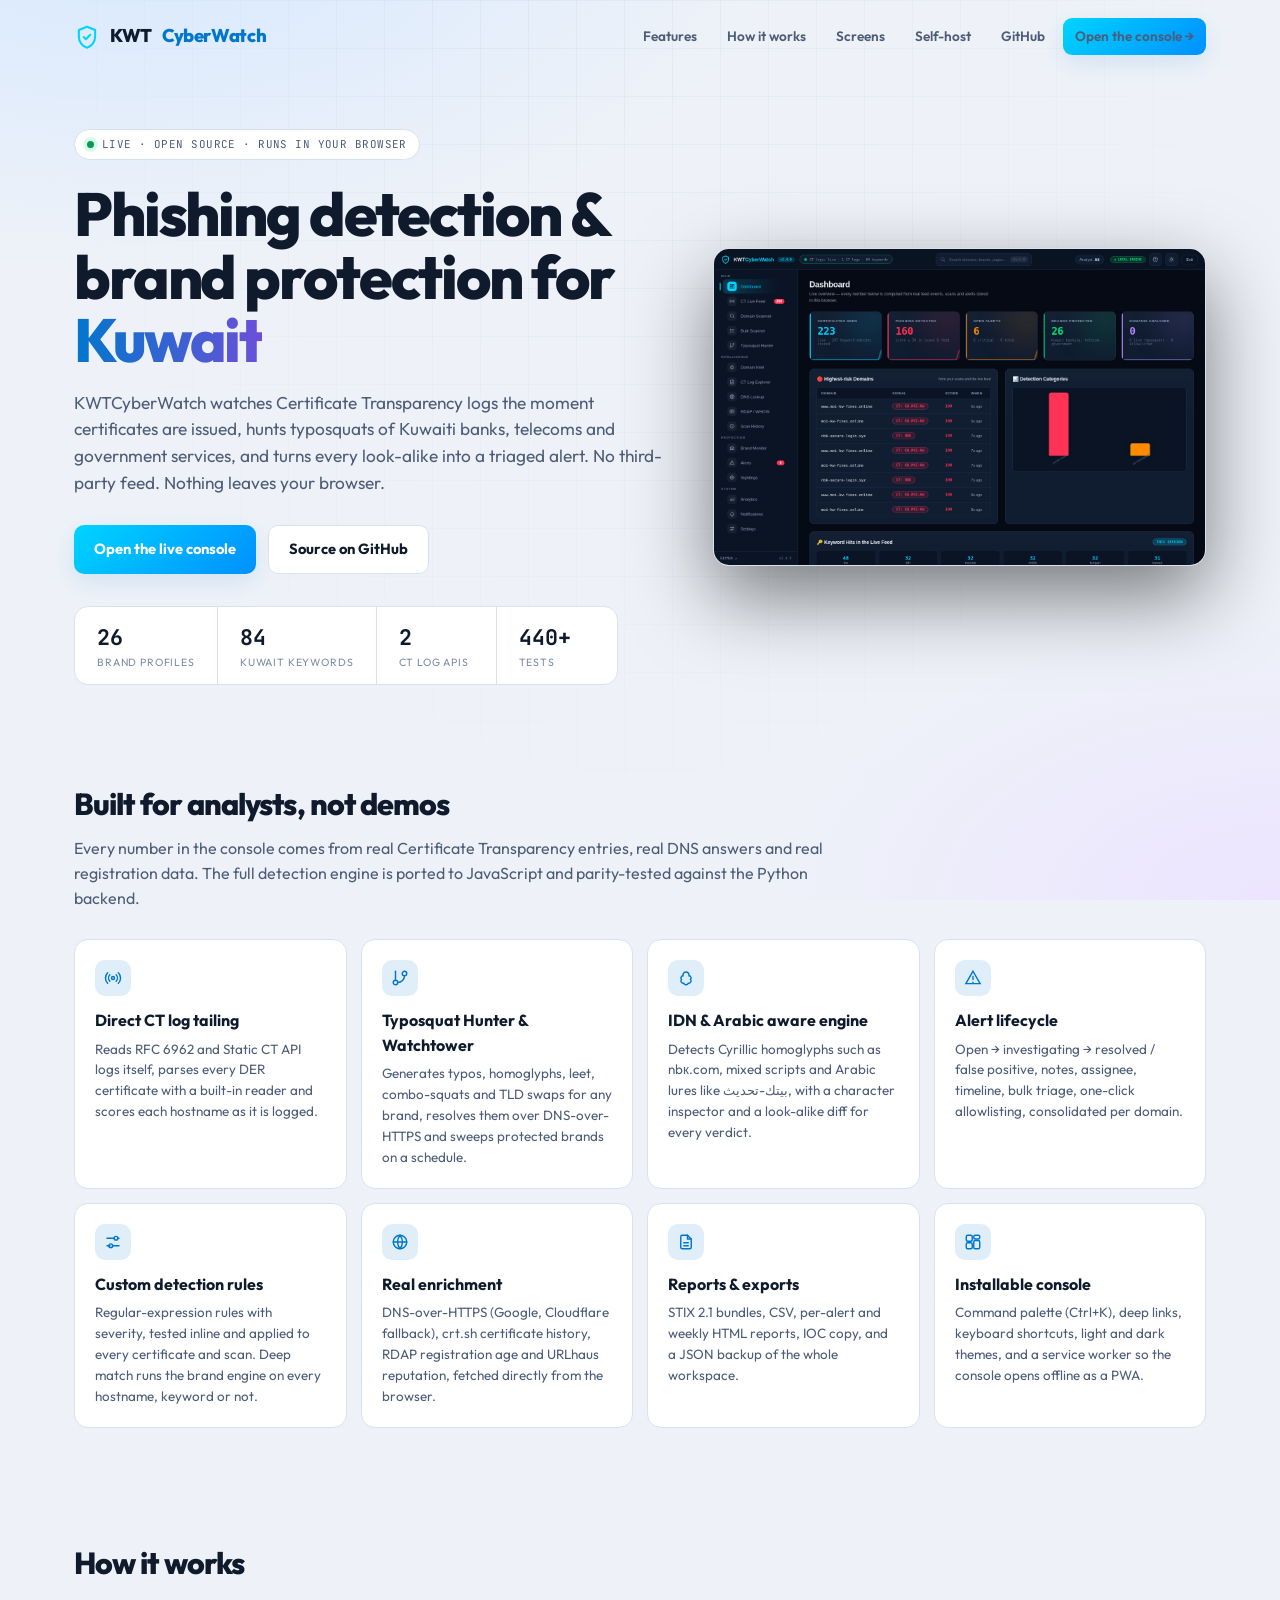
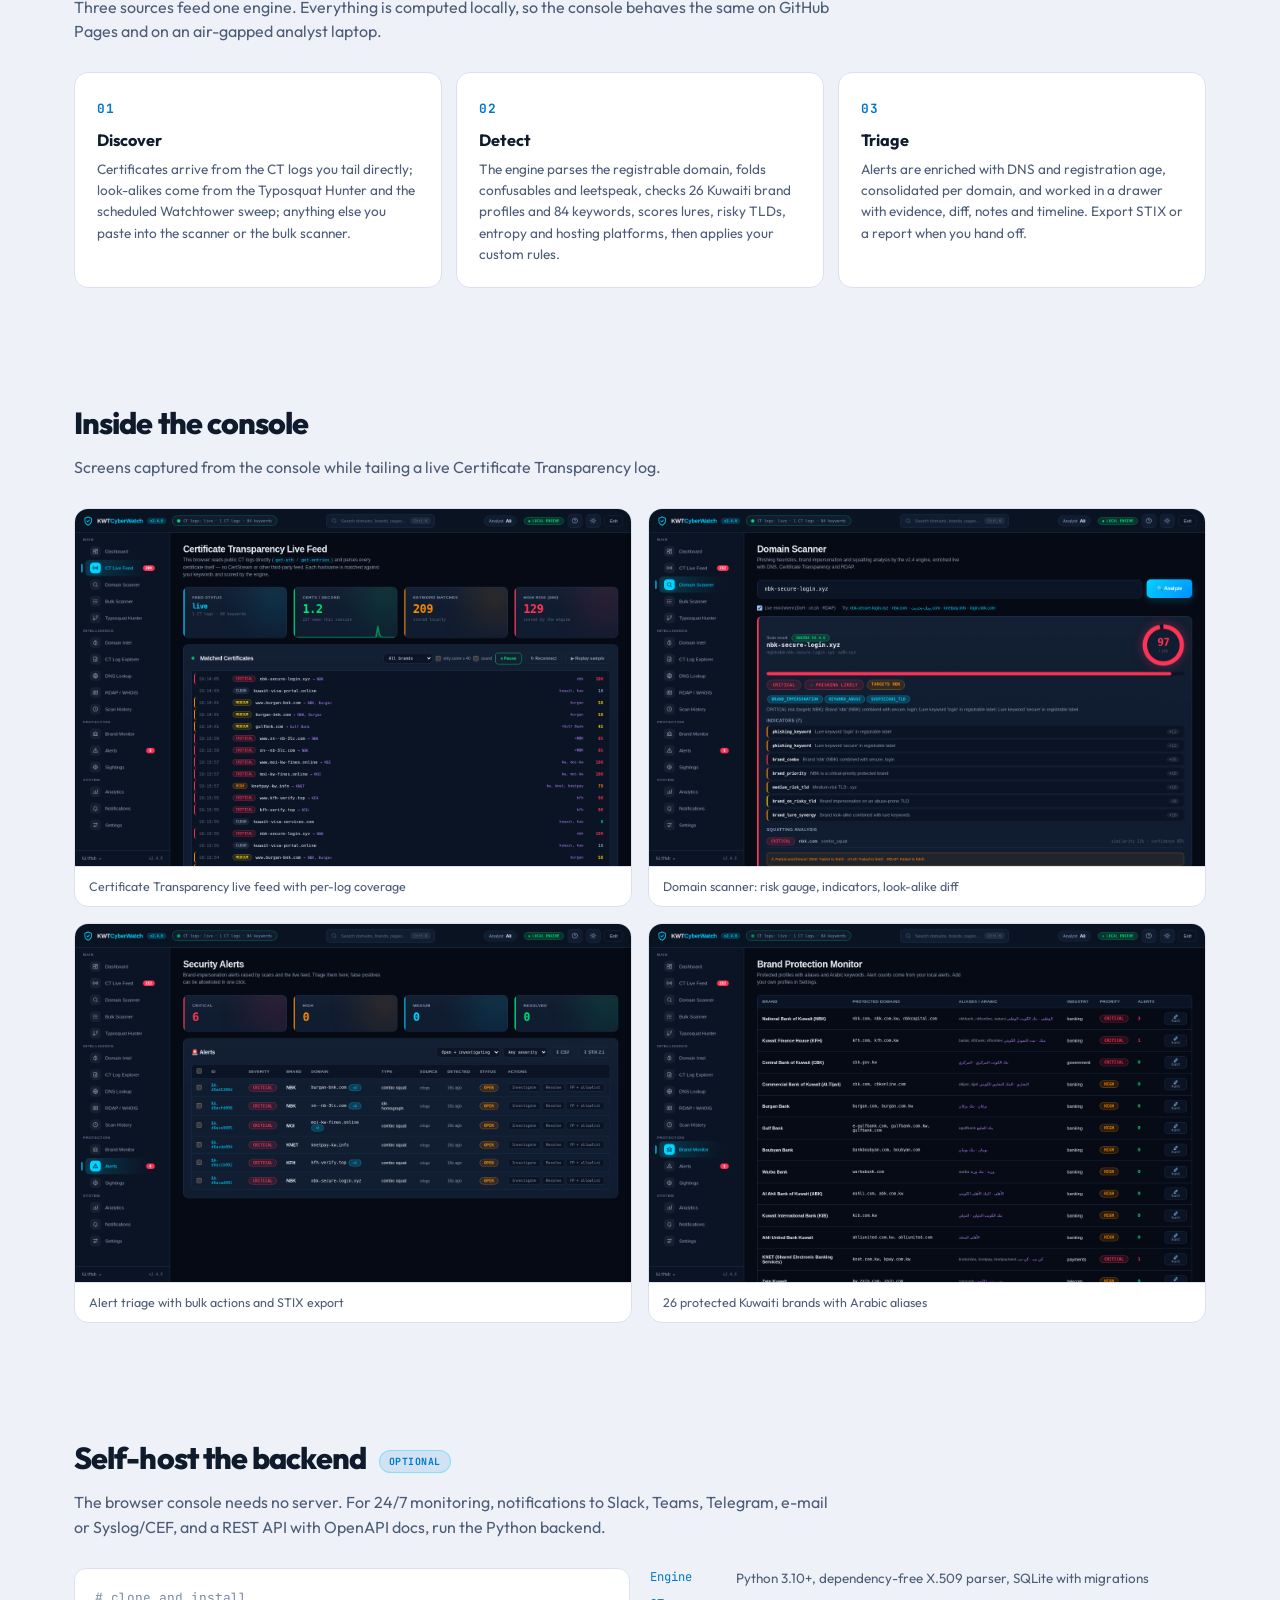
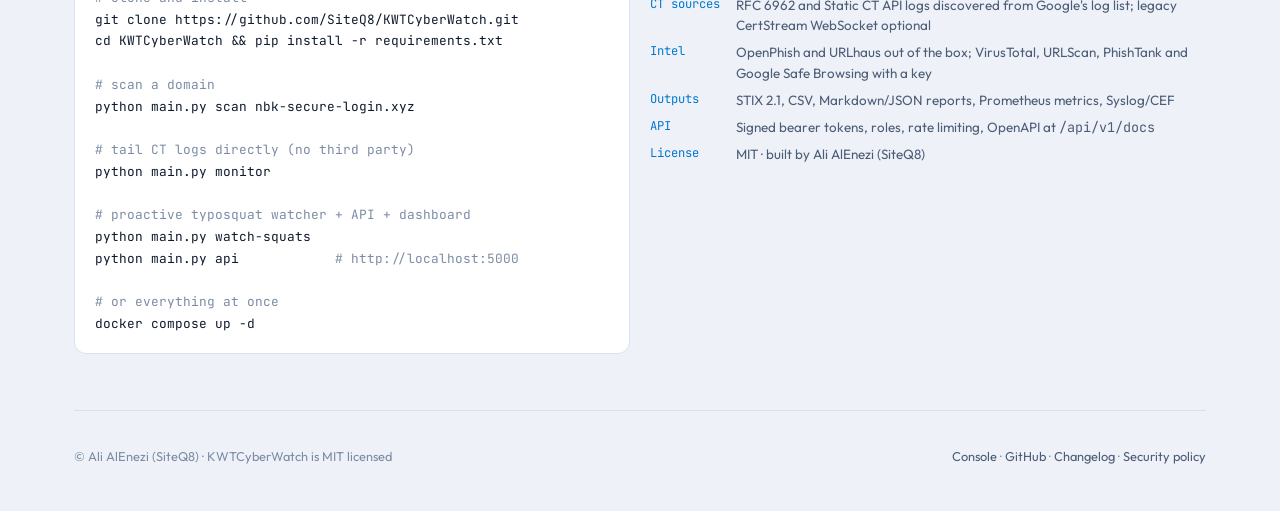
==== index.html @ 685b3ea7 "feat(site): project website at the GitHub Pages root" ====
<!DOCTYPE html>
<html lang="en">
<head>
<meta charset="UTF-8">
<meta name="viewport" content="width=device-width, initial-scale=1.0">
<meta name="description" content="KWTCyberWatch — open-source phishing detection and brand protection for Kuwait. Live Certificate Transparency tailing, typosquat hunting and brand-impersonation alerts, running entirely in your browser or self-hosted with a Python API.">
<meta name="theme-color" content="#060a14">
<meta property="og:title" content="KWTCyberWatch — Kuwait Phishing Detection & Brand Protection">
<meta property="og:description" content="Live CT log monitoring, typosquat hunting and brand-impersonation alerts for Kuwait. No third-party feed. Runs in your browser.">
<meta property="og:type" content="website">
<meta property="og:url" content="https://siteq8.github.io/KWTCyberWatch/">
<meta property="og:image" content="https://siteq8.github.io/KWTCyberWatch/docs/screenshots/02-dashboard.png">
<link rel="icon" href="demo/icon.svg" type="image/svg+xml">
<title>KWTCyberWatch — Kuwait Phishing Detection & Brand Protection</title>
<link rel="preconnect" href="https://fonts.googleapis.com">
<link href="https://fonts.googleapis.com/css2?family=JetBrains+Mono:wght@400;500;700&family=Outfit:wght@300;400;500;600;700;800&display=swap" rel="stylesheet">
<style>
*,*::before,*::after{box-sizing:border-box;margin:0;padding:0}
:root{--bg:#060a14;--bg-deep:#0b1424;--card:#101c30;--border:#1c2f4d;--cyan:#00d4ff;--cyan-glow:#00d4ff30;--purple:#b388ff;--green:#00e676;--red:#ff3355;--orange:#ff8c00;--text:#e9eef7;--dim:#8c9db8;--muted:#5a6b86;--grad:linear-gradient(135deg,#00d4ff,#0090ff);--grid:#ffffff07;--radius:14px;color-scheme:dark}
@media(prefers-color-scheme:light){:root{--bg:#eef2f8;--bg-deep:#fff;--card:#fff;--border:#d9e1ee;--cyan:#0077cc;--cyan-glow:#0077cc1f;--purple:#6b4fd8;--green:#0b9a55;--red:#d81b45;--orange:#c96a00;--text:#0f1b2d;--dim:#4d5d77;--muted:#7d8ca5;--grid:#0f1b2d08;color-scheme:light}}
html{scroll-behavior:smooth}
body{font-family:'Outfit',sans-serif;background:var(--bg);color:var(--text);line-height:1.55;-webkit-font-smoothing:antialiased;overflow-x:hidden}
a{color:var(--cyan);text-decoration:none}
code,pre{font-family:'JetBrains Mono',monospace}
.wrap{max-width:1180px;margin:0 auto;padding:0 24px}
.bg{position:fixed;inset:0;z-index:-1;background:radial-gradient(1100px 600px at 10% -10%,#0d2a52 0%,transparent 60%),radial-gradient(900px 500px at 100% 100%,#2a1a5a40 0%,transparent 60%),var(--bg)}
.bg::after{content:'';position:absolute;inset:0;background-image:linear-gradient(var(--grid) 1px,transparent 1px),linear-gradient(90deg,var(--grid) 1px,transparent 1px);background-size:48px 48px;mask-image:radial-gradient(ellipse at 50% 0%,#000 20%,transparent 70%)}
@media(prefers-color-scheme:light){.bg{background:radial-gradient(1100px 600px at 10% -10%,#d6e8ff 0%,transparent 60%),radial-gradient(900px 500px at 100% 100%,#ece4ff 0%,transparent 60%),var(--bg)}}
nav{display:flex;align-items:center;justify-content:space-between;padding:18px 0}
.brand{display:flex;align-items:center;gap:10px;font-weight:800;font-size:1.15rem;letter-spacing:-.02em;color:var(--text)}
.brand span{color:var(--cyan)}.brand svg{width:26px;height:26px}
.links{display:flex;gap:6px;align-items:center;flex-wrap:wrap}
.links a{padding:8px 12px;border-radius:9px;font-size:.85rem;font-weight:600;color:var(--dim)}
.links a:hover{color:var(--text);background:var(--card)}
.btn{display:inline-flex;align-items:center;gap:8px;padding:12px 20px;border-radius:10px;font-weight:700;font-size:.92rem;background:var(--grad);color:#fff;box-shadow:0 8px 24px var(--cyan-glow);transition:transform .15s}
.btn:hover{transform:translateY(-1px)}
.btn.ghost{background:var(--card);color:var(--text);border:1px solid var(--border);box-shadow:none}
.hero{display:grid;grid-template-columns:1.2fr 1fr;gap:48px;align-items:center;padding:56px 0 40px}
.eyebrow{display:inline-flex;align-items:center;gap:8px;padding:6px 12px;border-radius:99px;border:1px solid var(--border);background:var(--card);font-family:'JetBrains Mono',monospace;font-size:.68rem;color:var(--dim);letter-spacing:.04em;text-transform:uppercase}
.dot{width:7px;height:7px;border-radius:50%;background:var(--green);box-shadow:0 0 0 4px #00e67626;animation:pulse 1.6s infinite}
@keyframes pulse{0%,100%{opacity:1}50%{opacity:.4}}
h1{font-size:clamp(2.3rem,5vw,3.8rem);line-height:1.04;letter-spacing:-.035em;font-weight:800;margin:22px 0 18px}
h1 .g{background:linear-gradient(90deg,var(--cyan),var(--purple));-webkit-background-clip:text;background-clip:text;color:transparent}
.lede{font-size:1.08rem;color:var(--dim);max-width:56ch}
.cta{display:flex;gap:12px;flex-wrap:wrap;margin-top:28px}
.stats{display:flex;flex-wrap:wrap;margin-top:32px;border:1px solid var(--border);border-radius:var(--radius);overflow:hidden;background:var(--card);width:fit-content;max-width:100%}
.stats>div{display:flex;flex-direction:column;padding:14px 22px;border-right:1px solid var(--border);min-width:120px}
.stats>div:last-child{border-right:none}
.stats b{font-family:'JetBrains Mono',monospace;font-size:1.35rem}
.stats span{font-size:.66rem;color:var(--muted);text-transform:uppercase;letter-spacing:.08em}
.shot{border-radius:16px;border:1px solid var(--border);box-shadow:0 30px 80px #00000080;overflow:hidden;background:var(--card)}
.shot img{display:block;width:100%;height:auto}
section{padding:56px 0}
h2{font-size:1.9rem;letter-spacing:-.03em;font-weight:800;margin-bottom:8px}
.sub{color:var(--dim);max-width:70ch;margin-bottom:28px}
.grid{display:grid;grid-template-columns:repeat(auto-fit,minmax(250px,1fr));gap:14px}
.card{padding:20px;border:1px solid var(--border);border-radius:var(--radius);background:linear-gradient(180deg,#ffffff05,transparent 50%),var(--card);transition:transform .2s,border-color .2s}
.card:hover{transform:translateY(-2px);border-color:var(--cyan)}
.ico{width:36px;height:36px;border-radius:10px;display:grid;place-items:center;background:var(--cyan-glow);color:var(--cyan);margin-bottom:12px}
.ico svg{width:18px;height:18px}
.card h3{font-size:1rem;margin-bottom:6px}
.card p{font-size:.84rem;color:var(--dim)}
.steps{display:grid;grid-template-columns:repeat(3,1fr);gap:14px;counter-reset:step}
.step{padding:22px;border:1px solid var(--border);border-radius:var(--radius);background:var(--card);position:relative}
.step::before{counter-increment:step;content:counter(step,decimal-leading-zero);font-family:'JetBrains Mono',monospace;font-weight:700;color:var(--cyan);font-size:.8rem;letter-spacing:.1em}
.step h3{margin:8px 0 6px;font-size:1.02rem}.step p{font-size:.85rem;color:var(--dim)}
.shots{display:grid;grid-template-columns:repeat(2,1fr);gap:16px}
.shots figure{border:1px solid var(--border);border-radius:14px;overflow:hidden;background:var(--card)}
.shots img{display:block;width:100%;height:auto}
.shots figcaption{padding:10px 14px;font-size:.78rem;color:var(--dim);border-top:1px solid var(--border)}
pre{background:var(--bg-deep);border:1px solid var(--border);border-radius:12px;padding:18px 20px;font-size:.8rem;line-height:1.7;overflow:auto;color:var(--text)}
pre .c{color:var(--muted)}pre .k{color:var(--cyan)}
.two{display:grid;grid-template-columns:1fr 1fr;gap:20px;align-items:start}
.kv{display:grid;grid-template-columns:auto 1fr;gap:6px 16px;font-size:.84rem}
.kv dt{font-family:'JetBrains Mono',monospace;color:var(--cyan);font-size:.76rem;white-space:nowrap}
.kv dd{color:var(--dim)}
footer{padding:36px 0 44px;border-top:1px solid var(--border);color:var(--muted);font-size:.8rem;display:flex;justify-content:space-between;gap:12px;flex-wrap:wrap}
footer a{color:var(--dim)}
.tag{display:inline-block;padding:3px 9px;border-radius:99px;font-family:'JetBrains Mono',monospace;font-size:.62rem;font-weight:700;text-transform:uppercase;letter-spacing:.05em;background:var(--cyan-glow);color:var(--cyan);border:1px solid #00d4ff55;margin-left:8px;vertical-align:middle}
@media(max-width:960px){.hero{grid-template-columns:1fr}.steps{grid-template-columns:1fr}.two{grid-template-columns:1fr}.shots{grid-template-columns:1fr}}
@media(max-width:560px){.stats>div{min-width:0;flex:1 1 40%;padding:12px 14px}nav .links a:not(.btn){display:none}}
</style>
</head>
<body>
<div class="bg"></div>
<div class="wrap">
  <nav>
    <a class="brand" href="./"><svg viewBox="0 0 24 24" fill="none" stroke="#00d4ff" stroke-width="1.9" stroke-linecap="round" stroke-linejoin="round"><path d="M12 2.5 4.5 5.6v6.2c0 4.7 3.2 9 7.5 10.2 4.3-1.2 7.5-5.5 7.5-10.2V5.6z"/><path d="m9 12 2 2 4-4"/></svg>KWT<span>CyberWatch</span></a>
    <div class="links">
      <a href="#features">Features</a><a href="#how">How it works</a><a href="#screens">Screens</a><a href="#selfhost">Self-host</a>
      <a href="https://github.com/SiteQ8/KWTCyberWatch" target="_blank" rel="noopener">GitHub</a>
      <a class="btn" href="demo/">Open the console →</a>
    </div>
  </nav>

  <header class="hero">
    <div>
      <div class="eyebrow"><span class="dot"></span> Live · open source · runs in your browser</div>
      <h1>Phishing detection &amp; brand protection for <span class="g">Kuwait</span></h1>
      <p class="lede">KWTCyberWatch watches Certificate Transparency logs the moment certificates are issued, hunts typosquats of Kuwaiti banks, telecoms and government services, and turns every look-alike into a triaged alert. No third-party feed. Nothing leaves your browser.</p>
      <div class="cta">
        <a class="btn" href="demo/">Open the live console</a>
        <a class="btn ghost" href="https://github.com/SiteQ8/KWTCyberWatch" target="_blank" rel="noopener">Source on GitHub</a>
      </div>
      <div class="stats">
        <div><b>26</b><span>brand profiles</span></div>
        <div><b>84</b><span>Kuwait keywords</span></div>
        <div><b>2</b><span>CT log APIs</span></div>
        <div><b>440+</b><span>tests</span></div>
      </div>
    </div>
    <div class="shot"><img src="docs/screenshots/02-dashboard.png" alt="KWTCyberWatch dashboard" loading="eager"></div>
  </header>

  <section id="features">
    <h2>Built for analysts, not demos</h2>
    <p class="sub">Every number in the console comes from real Certificate Transparency entries, real DNS answers and real registration data. The full detection engine is ported to JavaScript and parity-tested against the Python backend.</p>
    <div class="grid">
      <div class="card"><div class="ico"><svg viewBox="0 0 24 24" fill="none" stroke="currentColor" stroke-width="1.9" stroke-linecap="round"><circle cx="12" cy="12" r="2"/><path d="M16.2 7.8a6 6 0 0 1 0 8.4M7.8 16.2a6 6 0 0 1 0-8.4M19.1 4.9a10 10 0 0 1 0 14.2M4.9 19.1a10 10 0 0 1 0-14.2"/></svg></div><h3>Direct CT log tailing</h3><p>Reads RFC 6962 and Static CT API logs itself, parses every DER certificate with a built-in reader and scores each hostname as it is logged.</p></div>
      <div class="card"><div class="ico"><svg viewBox="0 0 24 24" fill="none" stroke="currentColor" stroke-width="1.9" stroke-linecap="round"><path d="M6 3v12"/><circle cx="6" cy="18" r="3"/><circle cx="18" cy="6" r="3"/><path d="M18 9a9 9 0 0 1-9 9"/></svg></div><h3>Typosquat Hunter &amp; Watchtower</h3><p>Generates typos, homoglyphs, leet, combo-squats and TLD swaps for any brand, resolves them over DNS-over-HTTPS and sweeps protected brands on a schedule.</p></div>
      <div class="card"><div class="ico"><svg viewBox="0 0 24 24" fill="none" stroke="currentColor" stroke-width="1.9" stroke-linecap="round"><path d="M12 4a4 4 0 0 0-4 4v1a3 3 0 0 0-2 5 3 3 0 0 0 2 5h1a3 3 0 0 0 3 2 3 3 0 0 0 3-2h1a3 3 0 0 0 2-5 3 3 0 0 0-2-5V8a4 4 0 0 0-4-4z"/></svg></div><h3>IDN &amp; Arabic aware engine</h3><p>Detects Cyrillic homoglyphs such as nbк.com, mixed scripts and Arabic lures like بيتك-تحديث, with a character inspector and a look-alike diff for every verdict.</p></div>
      <div class="card"><div class="ico"><svg viewBox="0 0 24 24" fill="none" stroke="currentColor" stroke-width="1.9" stroke-linecap="round"><path d="m12 3 9.5 16.5H2.5z"/><path d="M12 10v4M12 17.5v.5"/></svg></div><h3>Alert lifecycle</h3><p>Open → investigating → resolved / false positive, notes, assignee, timeline, bulk triage, one-click allowlisting, consolidated per domain.</p></div>
      <div class="card"><div class="ico"><svg viewBox="0 0 24 24" fill="none" stroke="currentColor" stroke-width="1.9" stroke-linecap="round"><path d="M4 7h10M18 7h2M4 17h4M12 17h8"/><circle cx="16" cy="7" r="2.5"/><circle cx="9" cy="17" r="2.5"/></svg></div><h3>Custom detection rules</h3><p>Regular-expression rules with severity, tested inline and applied to every certificate and scan. Deep match runs the brand engine on every hostname, keyword or not.</p></div>
      <div class="card"><div class="ico"><svg viewBox="0 0 24 24" fill="none" stroke="currentColor" stroke-width="1.9" stroke-linecap="round"><circle cx="12" cy="12" r="9"/><path d="M3 12h18M12 3a14 14 0 0 1 0 18M12 3a14 14 0 0 0 0 18"/></svg></div><h3>Real enrichment</h3><p>DNS-over-HTTPS (Google, Cloudflare fallback), crt.sh certificate history, RDAP registration age and URLhaus reputation, fetched directly from the browser.</p></div>
      <div class="card"><div class="ico"><svg viewBox="0 0 24 24" fill="none" stroke="currentColor" stroke-width="1.9" stroke-linecap="round"><path d="M14 3H7a2 2 0 0 0-2 2v14a2 2 0 0 0 2 2h10a2 2 0 0 0 2-2V8z"/><path d="M14 3v5h5M9 13h6M9 17h6"/></svg></div><h3>Reports &amp; exports</h3><p>STIX 2.1 bundles, CSV, per-alert and weekly HTML reports, IOC copy, and a JSON backup of the whole workspace.</p></div>
      <div class="card"><div class="ico"><svg viewBox="0 0 24 24" fill="none" stroke="currentColor" stroke-width="1.9" stroke-linecap="round"><rect x="3" y="3" width="8" height="8" rx="2"/><rect x="13" y="3" width="8" height="5" rx="2"/><rect x="13" y="10" width="8" height="11" rx="2"/><rect x="3" y="13" width="8" height="8" rx="2"/></svg></div><h3>Installable console</h3><p>Command palette (Ctrl+K), deep links, keyboard shortcuts, light and dark themes, and a service worker so the console opens offline as a PWA.</p></div>
    </div>
  </section>

  <section id="how">
    <h2>How it works</h2>
    <p class="sub">Three sources feed one engine. Everything is computed locally, so the console behaves the same on GitHub Pages and on an air-gapped analyst laptop.</p>
    <div class="steps">
      <div class="step"><h3>Discover</h3><p>Certificates arrive from the CT logs you tail directly; look-alikes come from the Typosquat Hunter and the scheduled Watchtower sweep; anything else you paste into the scanner or the bulk scanner.</p></div>
      <div class="step"><h3>Detect</h3><p>The engine parses the registrable domain, folds confusables and leetspeak, checks 26 Kuwaiti brand profiles and 84 keywords, scores lures, risky TLDs, entropy and hosting platforms, then applies your custom rules.</p></div>
      <div class="step"><h3>Triage</h3><p>Alerts are enriched with DNS and registration age, consolidated per domain, and worked in a drawer with evidence, diff, notes and timeline. Export STIX or a report when you hand off.</p></div>
    </div>
  </section>

  <section id="screens">
    <h2>Inside the console</h2>
    <p class="sub">Screens captured from the console while tailing a live Certificate Transparency log.</p>
    <div class="shots">
      <figure><img src="docs/screenshots/03-certstream.png" alt="Certificate Transparency live feed" loading="lazy"><figcaption>Certificate Transparency live feed with per-log coverage</figcaption></figure>
      <figure><img src="docs/screenshots/04-scanner.png" alt="Domain scanner verdict" loading="lazy"><figcaption>Domain scanner: risk gauge, indicators, look-alike diff</figcaption></figure>
      <figure><img src="docs/screenshots/06-alerts.png" alt="Alerts triage" loading="lazy"><figcaption>Alert triage with bulk actions and STIX export</figcaption></figure>
      <figure><img src="docs/screenshots/05-brands.png" alt="Brand monitor" loading="lazy"><figcaption>26 protected Kuwaiti brands with Arabic aliases</figcaption></figure>
    </div>
  </section>

  <section id="selfhost">
    <h2>Self-host the backend <span class="tag">optional</span></h2>
    <p class="sub">The browser console needs no server. For 24/7 monitoring, notifications to Slack, Teams, Telegram, e-mail or Syslog/CEF, and a REST API with OpenAPI docs, run the Python backend.</p>
    <div class="two">
      <pre><span class="c"># clone and install</span>
git clone https://github.com/SiteQ8/KWTCyberWatch.git
cd KWTCyberWatch &amp;&amp; pip install -r requirements.txt

<span class="c"># scan a domain</span>
python main.py scan nbk-secure-login.xyz

<span class="c"># tail CT logs directly (no third party)</span>
python main.py monitor

<span class="c"># proactive typosquat watcher + API + dashboard</span>
python main.py watch-squats
python main.py api            <span class="c"># http://localhost:5000</span>

<span class="c"># or everything at once</span>
docker compose up -d</pre>
      <dl class="kv">
        <dt>Engine</dt><dd>Python 3.10+, dependency-free X.509 parser, SQLite with migrations</dd>
        <dt>CT sources</dt><dd>RFC 6962 and Static CT API logs discovered from Google's log list; legacy CertStream WebSocket optional</dd>
        <dt>Intel</dt><dd>OpenPhish and URLhaus out of the box; VirusTotal, URLScan, PhishTank and Google Safe Browsing with a key</dd>
        <dt>Outputs</dt><dd>STIX 2.1, CSV, Markdown/JSON reports, Prometheus metrics, Syslog/CEF</dd>
        <dt>API</dt><dd>Signed bearer tokens, roles, rate limiting, OpenAPI at <code>/api/v1/docs</code></dd>
        <dt>License</dt><dd>MIT · built by Ali AlEnezi (SiteQ8)</dd>
      </dl>
    </div>
  </section>

  <footer>
    <span>© Ali AlEnezi (SiteQ8) · KWTCyberWatch is MIT licensed</span>
    <span><a href="demo/">Console</a> · <a href="https://github.com/SiteQ8/KWTCyberWatch">GitHub</a> · <a href="https://github.com/SiteQ8/KWTCyberWatch/blob/main/CHANGELOG.md">Changelog</a> · <a href="https://github.com/SiteQ8/KWTCyberWatch/blob/main/SECURITY.md">Security policy</a></span>
  </footer>
</div>
</body>
</html>
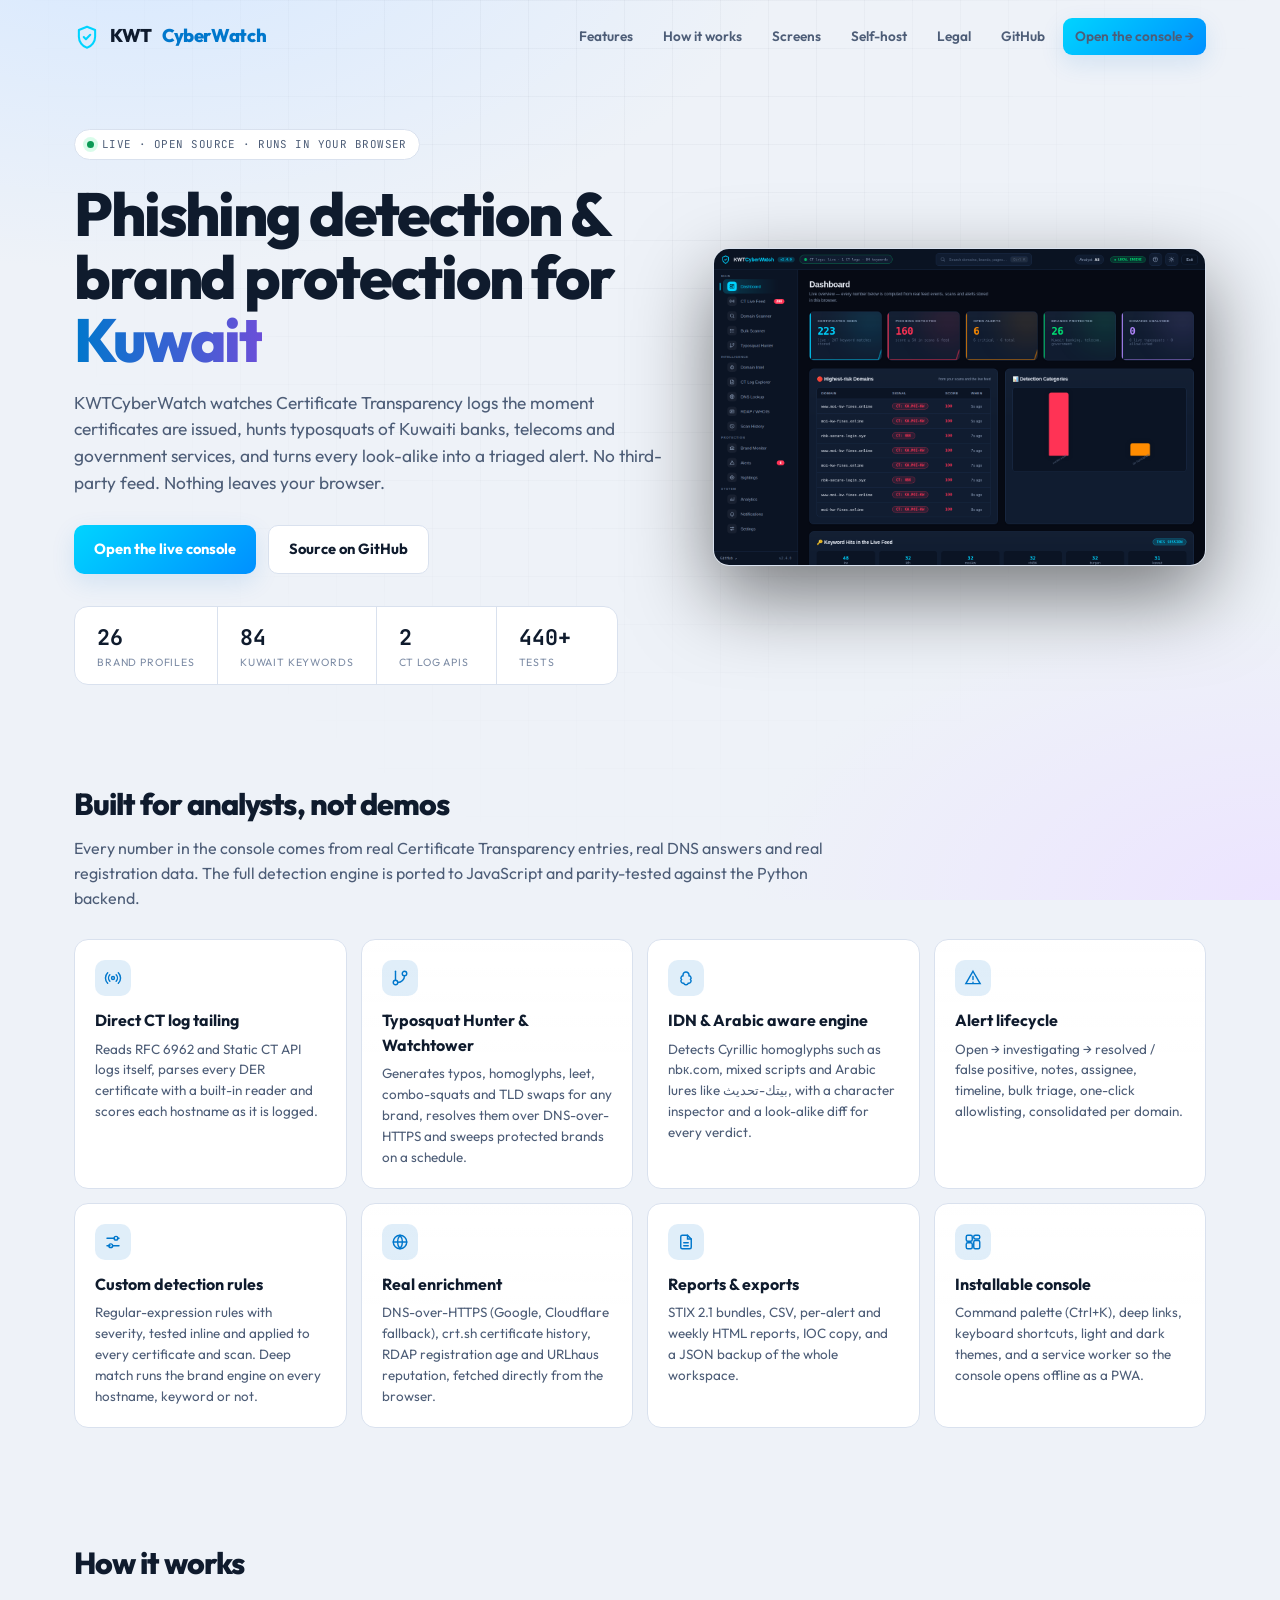
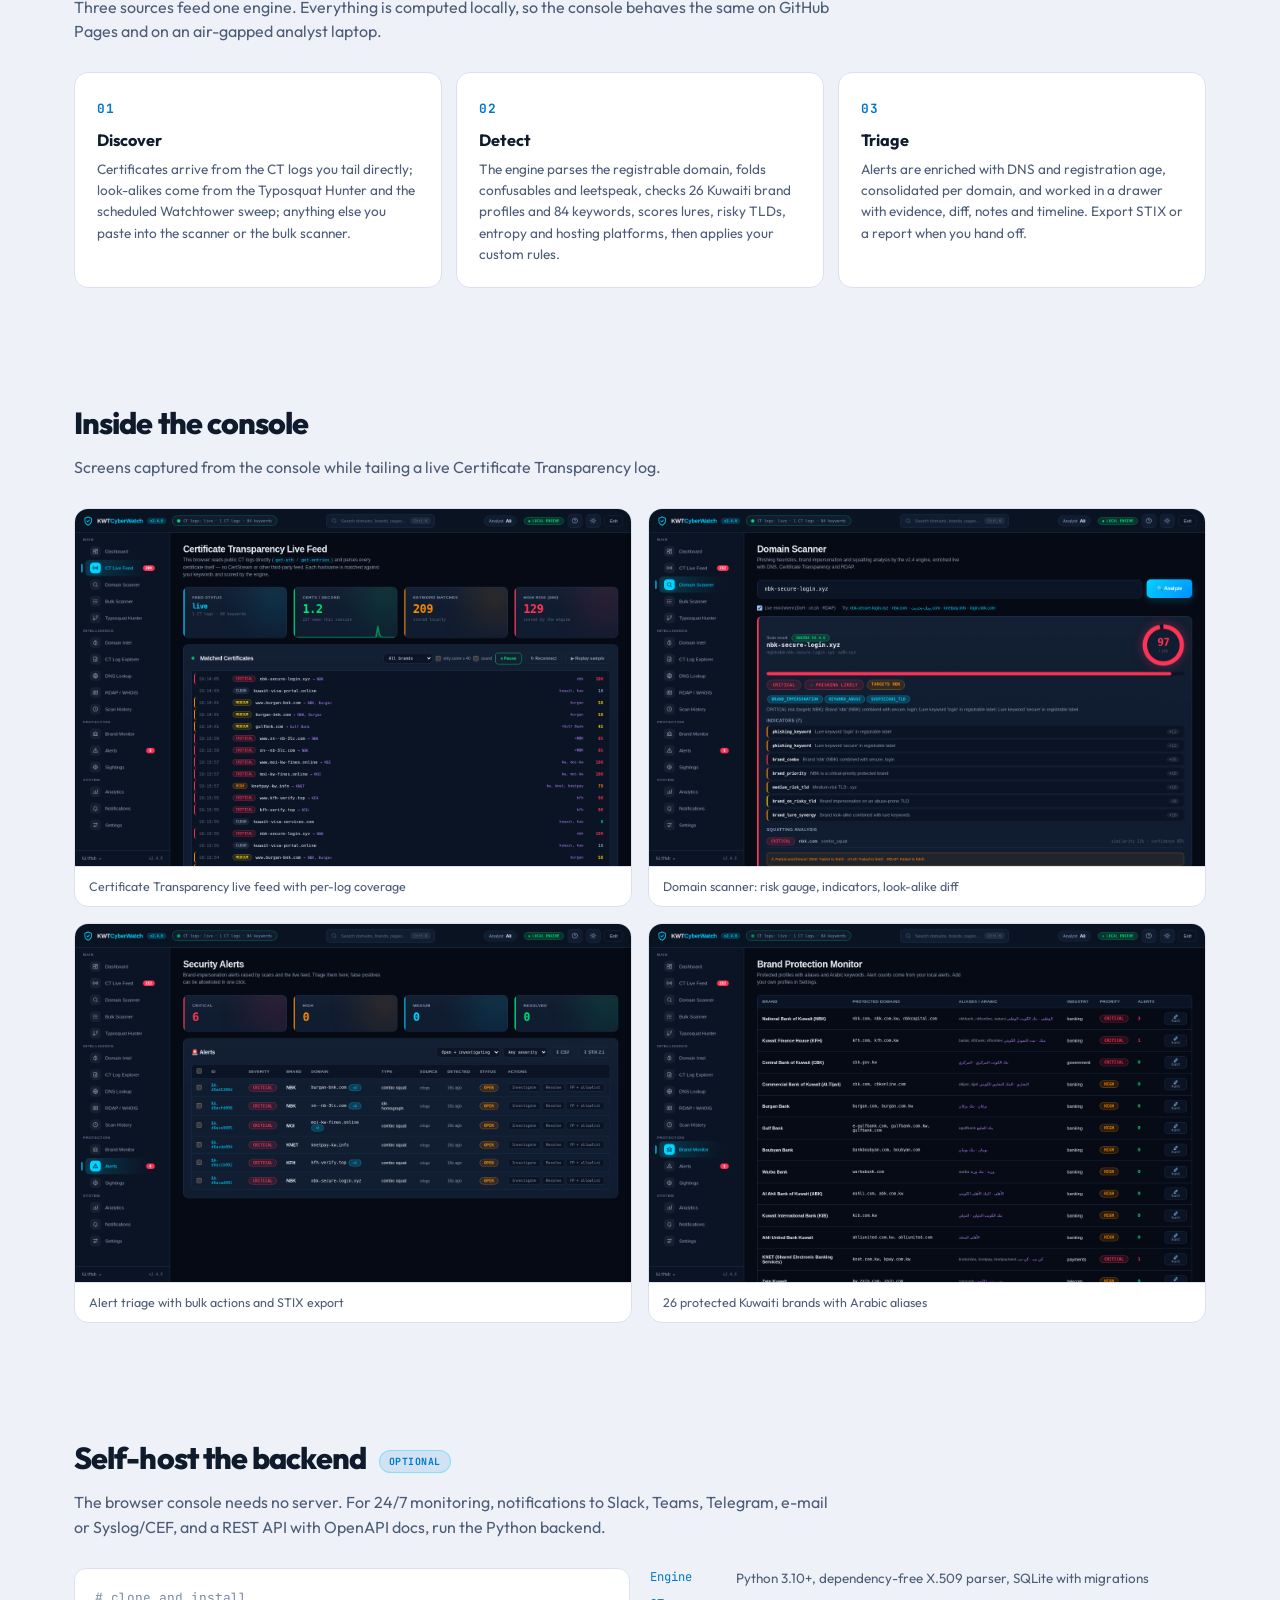
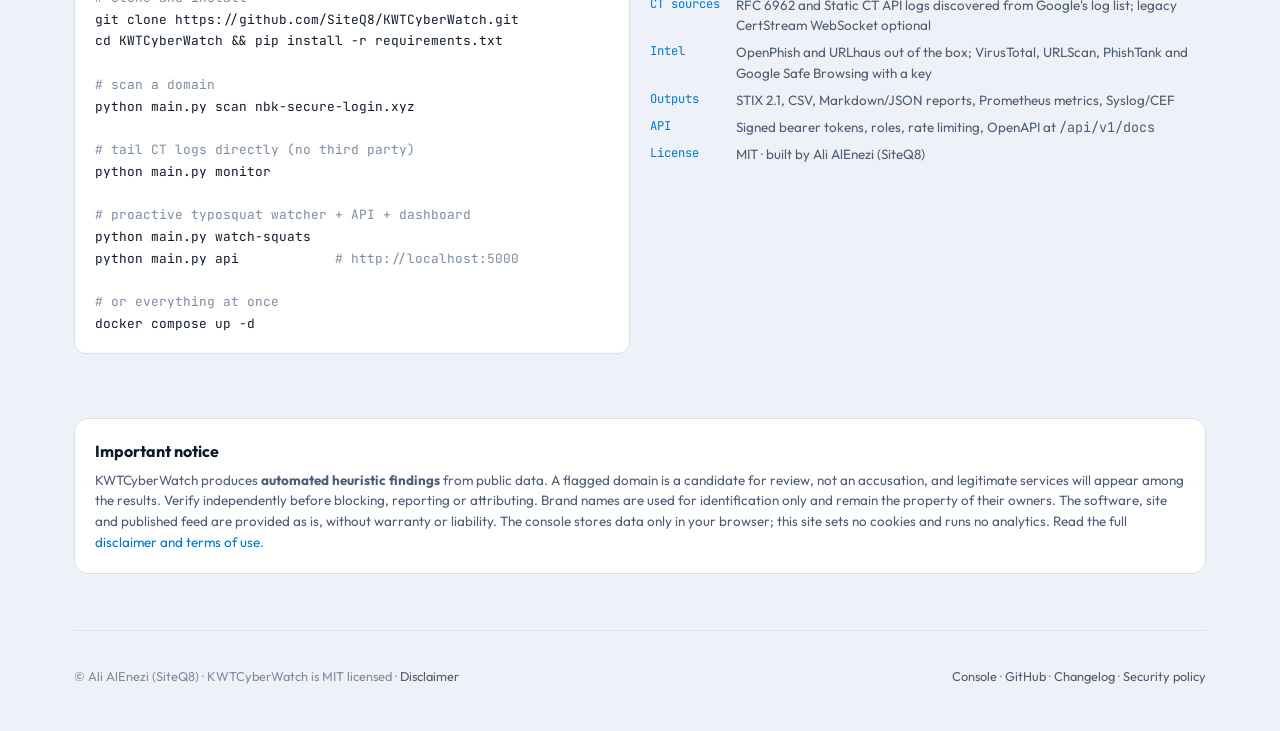
==== commit 2d3ffdb9: "feat: scheduled relay feed, disclaimer and terms of use" ====
--- a/index.html
+++ b/index.html
@@ -87,7 +87,7 @@
   <nav>
     <a class="brand" href="./"><svg viewBox="0 0 24 24" fill="none" stroke="#00d4ff" stroke-width="1.9" stroke-linecap="round" stroke-linejoin="round"><path d="M12 2.5 4.5 5.6v6.2c0 4.7 3.2 9 7.5 10.2 4.3-1.2 7.5-5.5 7.5-10.2V5.6z"/><path d="m9 12 2 2 4-4"/></svg>KWT<span>CyberWatch</span></a>
     <div class="links">
-      <a href="#features">Features</a><a href="#how">How it works</a><a href="#screens">Screens</a><a href="#selfhost">Self-host</a>
+      <a href="#features">Features</a><a href="#how">How it works</a><a href="#screens">Screens</a><a href="#selfhost">Self-host</a><a href="#legal">Legal</a>
       <a href="https://github.com/SiteQ8/KWTCyberWatch" target="_blank" rel="noopener">GitHub</a>
       <a class="btn" href="demo/">Open the console →</a>
     </div>
@@ -179,8 +179,15 @@
     </div>
   </section>
 
+  <section id="legal" style="padding-top:8px">
+    <div class="card" style="transform:none">
+      <h3 style="font-size:1rem;margin-bottom:6px">Important notice</h3>
+      <p style="font-size:.84rem;color:var(--dim)">KWTCyberWatch produces <strong>automated heuristic findings</strong> from public data. A flagged domain is a candidate for review, not an accusation, and legitimate services will appear among the results. Verify independently before blocking, reporting or attributing. Brand names are used for identification only and remain the property of their owners. The software, site and published feed are provided as is, without warranty or liability. The console stores data only in your browser; this site sets no cookies and runs no analytics. Read the full <a href="https://github.com/SiteQ8/KWTCyberWatch/blob/main/DISCLAIMER.md">disclaimer and terms of use</a>.</p>
+    </div>
+  </section>
+
   <footer>
-    <span>© Ali AlEnezi (SiteQ8) · KWTCyberWatch is MIT licensed</span>
+    <span>© Ali AlEnezi (SiteQ8) · KWTCyberWatch is MIT licensed · <a href="https://github.com/SiteQ8/KWTCyberWatch/blob/main/DISCLAIMER.md">Disclaimer</a></span>
     <span><a href="demo/">Console</a> · <a href="https://github.com/SiteQ8/KWTCyberWatch">GitHub</a> · <a href="https://github.com/SiteQ8/KWTCyberWatch/blob/main/CHANGELOG.md">Changelog</a> · <a href="https://github.com/SiteQ8/KWTCyberWatch/blob/main/SECURITY.md">Security policy</a></span>
   </footer>
 </div>
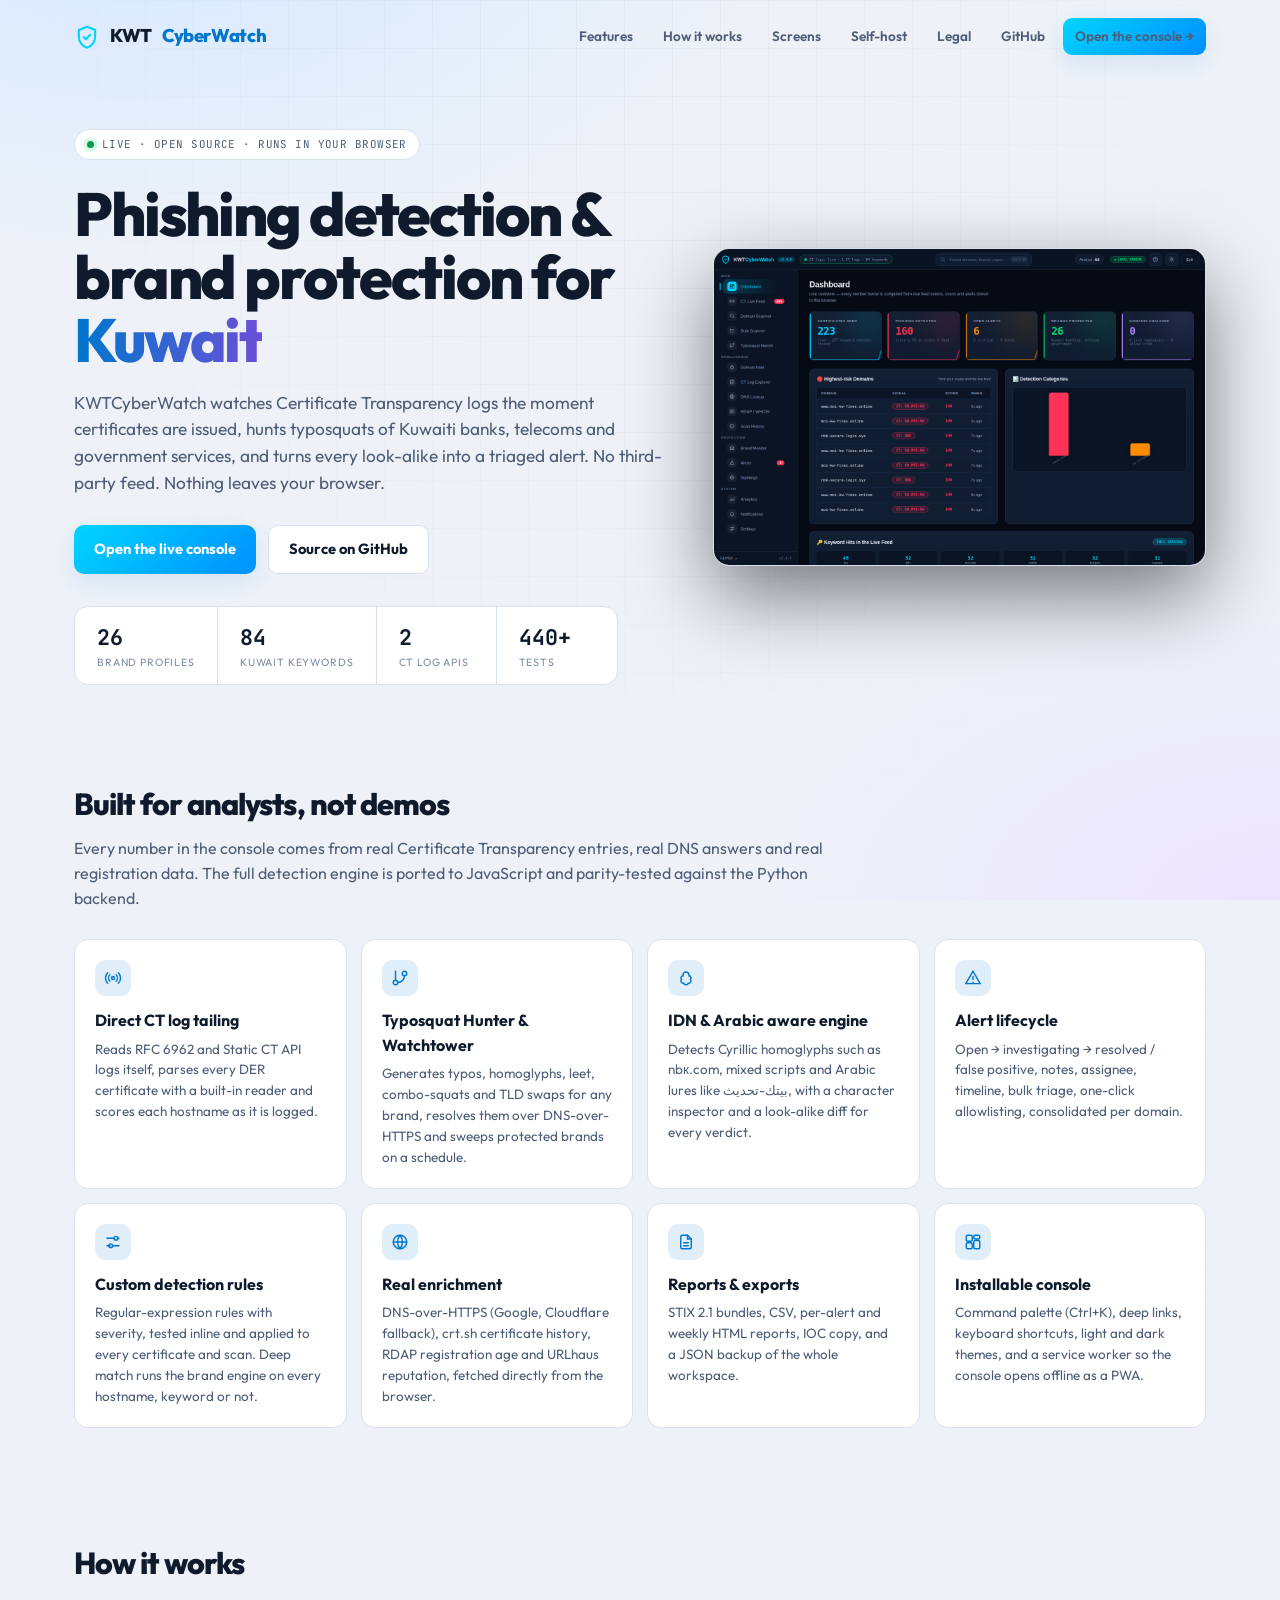
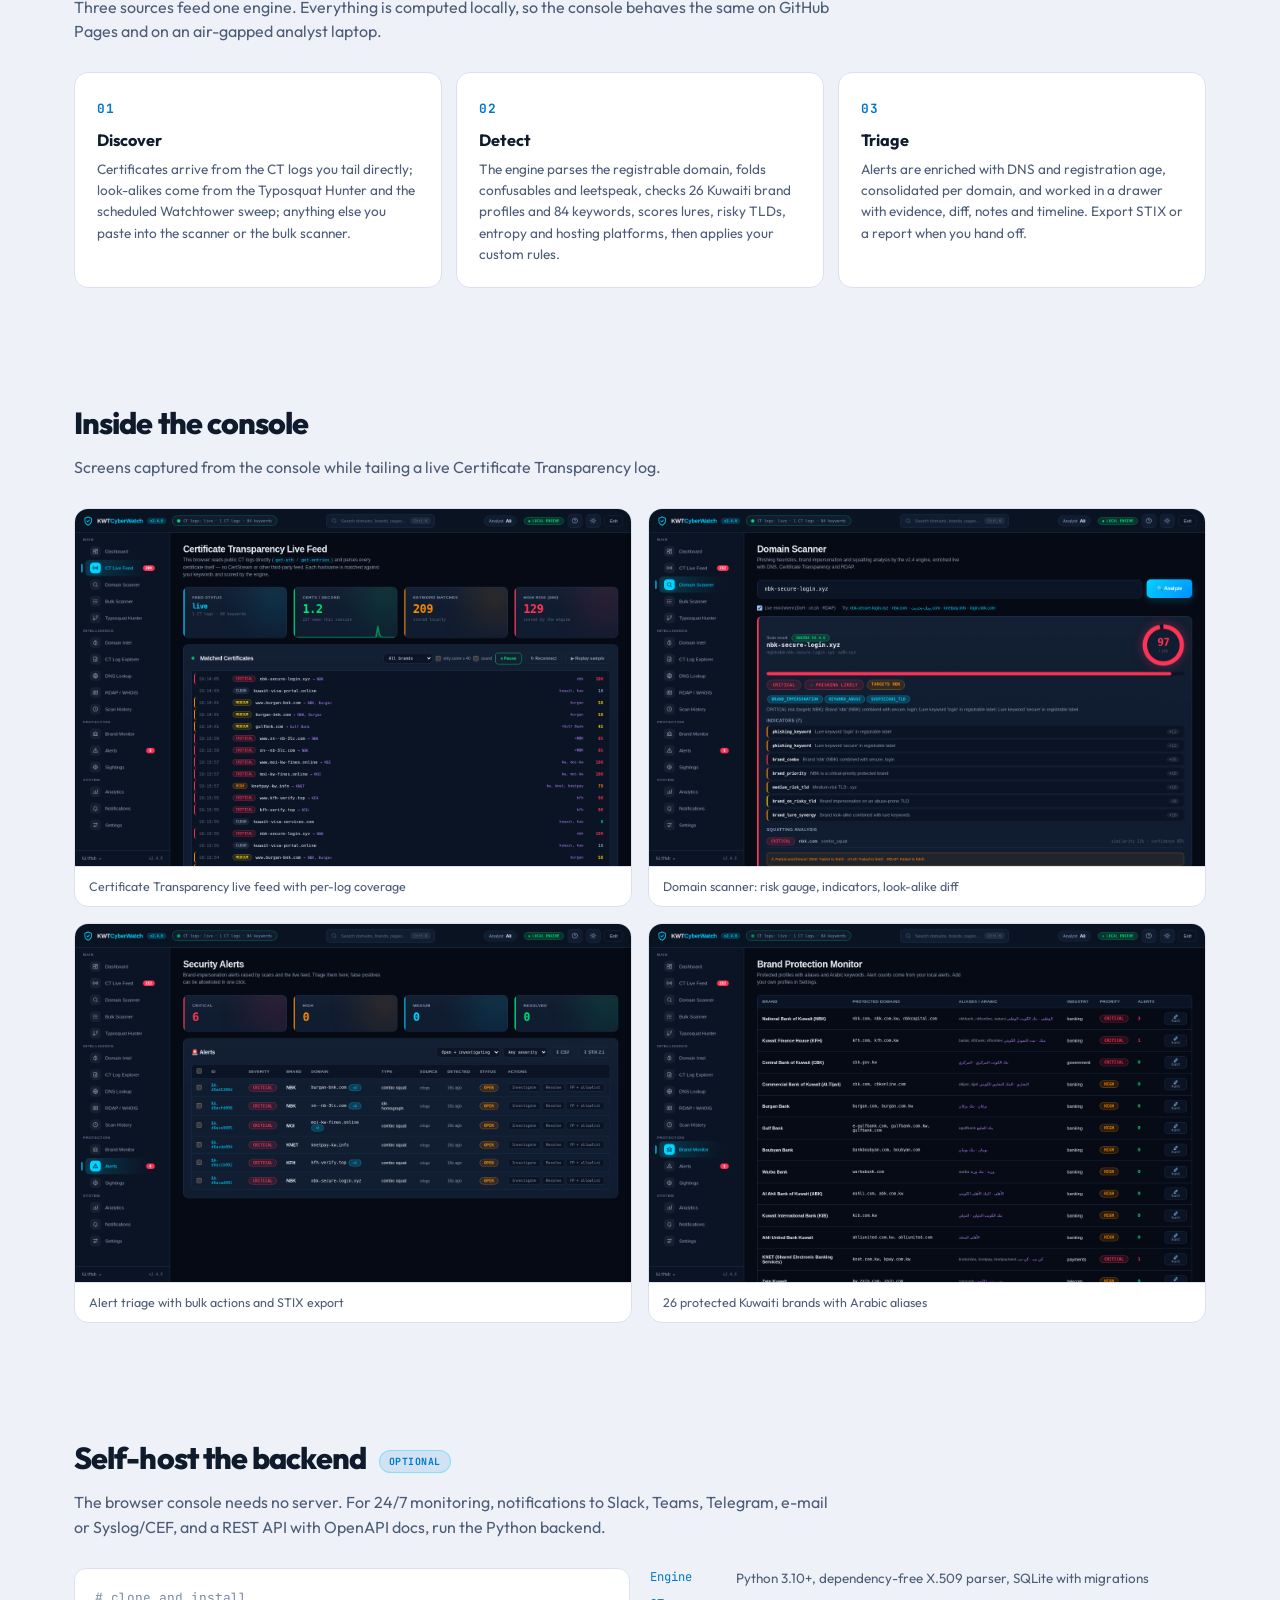
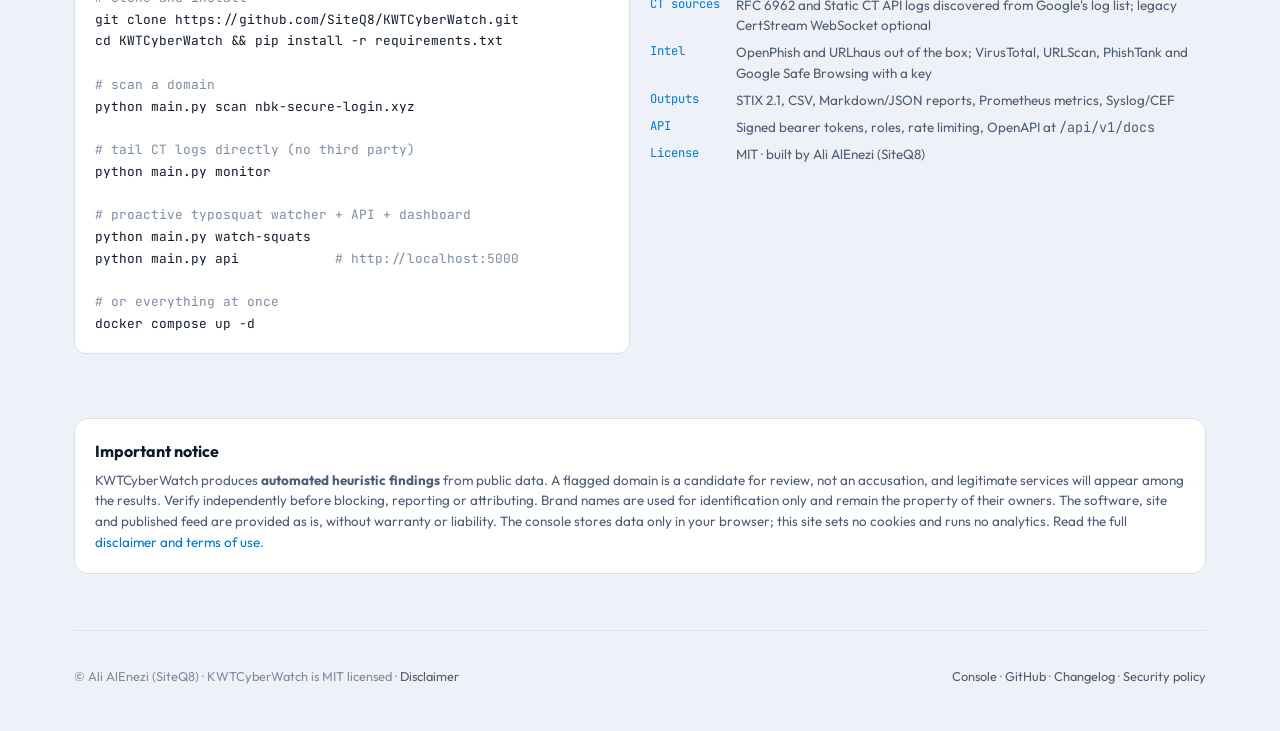
==== commit 490878ca: "Cut keyword noise in the feed and support the custom domain" ====
--- a/index.html
+++ b/index.html
@@ -8,8 +8,9 @@
 <meta property="og:title" content="KWTCyberWatch — Kuwait Phishing Detection & Brand Protection">
 <meta property="og:description" content="Live CT log monitoring, typosquat hunting and brand-impersonation alerts for Kuwait. No third-party feed. Runs in your browser.">
 <meta property="og:type" content="website">
-<meta property="og:url" content="https://siteq8.github.io/KWTCyberWatch/">
-<meta property="og:image" content="https://siteq8.github.io/KWTCyberWatch/docs/screenshots/02-dashboard.png">
+<meta property="og:url" content="https://kwtcyberwatch.3li.info/">
+<link rel="canonical" href="https://kwtcyberwatch.3li.info/">
+<meta property="og:image" content="https://kwtcyberwatch.3li.info/docs/screenshots/02-dashboard.png">
 <link rel="icon" href="demo/icon.svg" type="image/svg+xml">
 <title>KWTCyberWatch — Kuwait Phishing Detection & Brand Protection</title>
 <link rel="preconnect" href="https://fonts.googleapis.com">
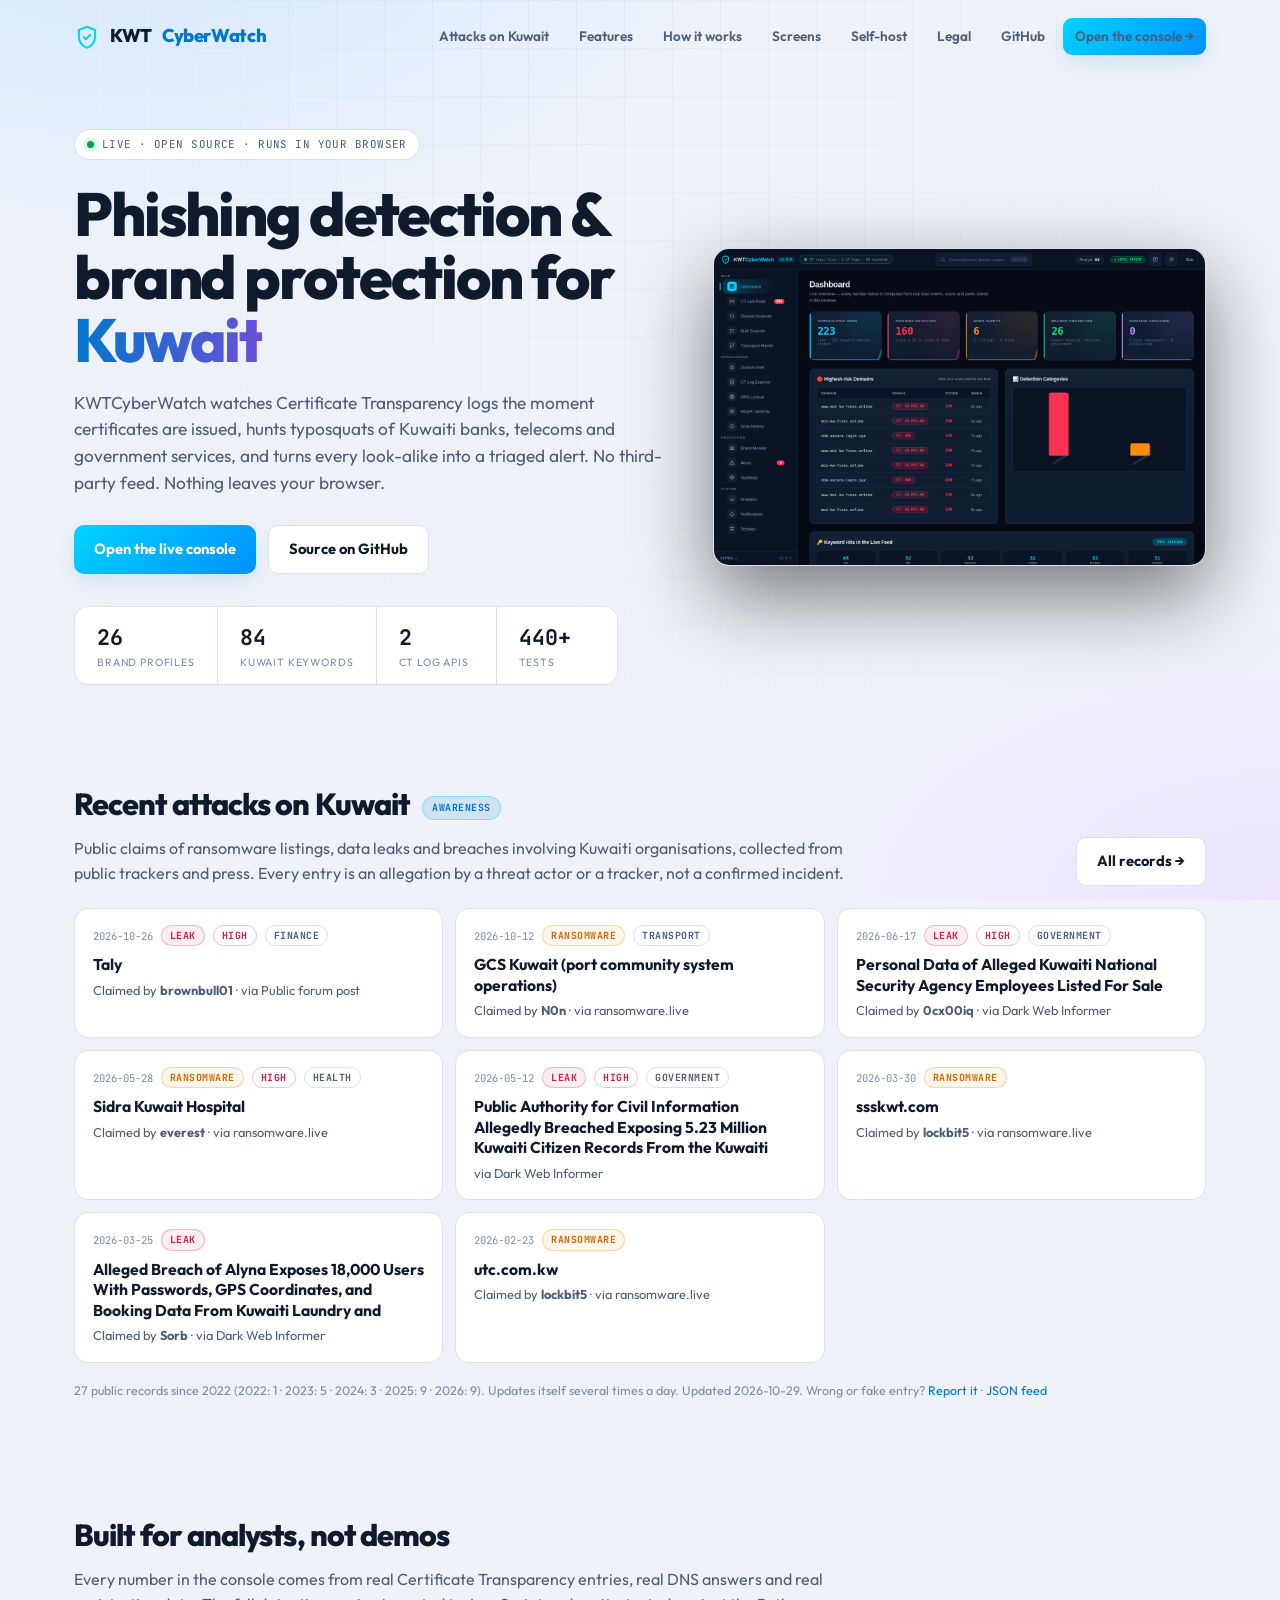
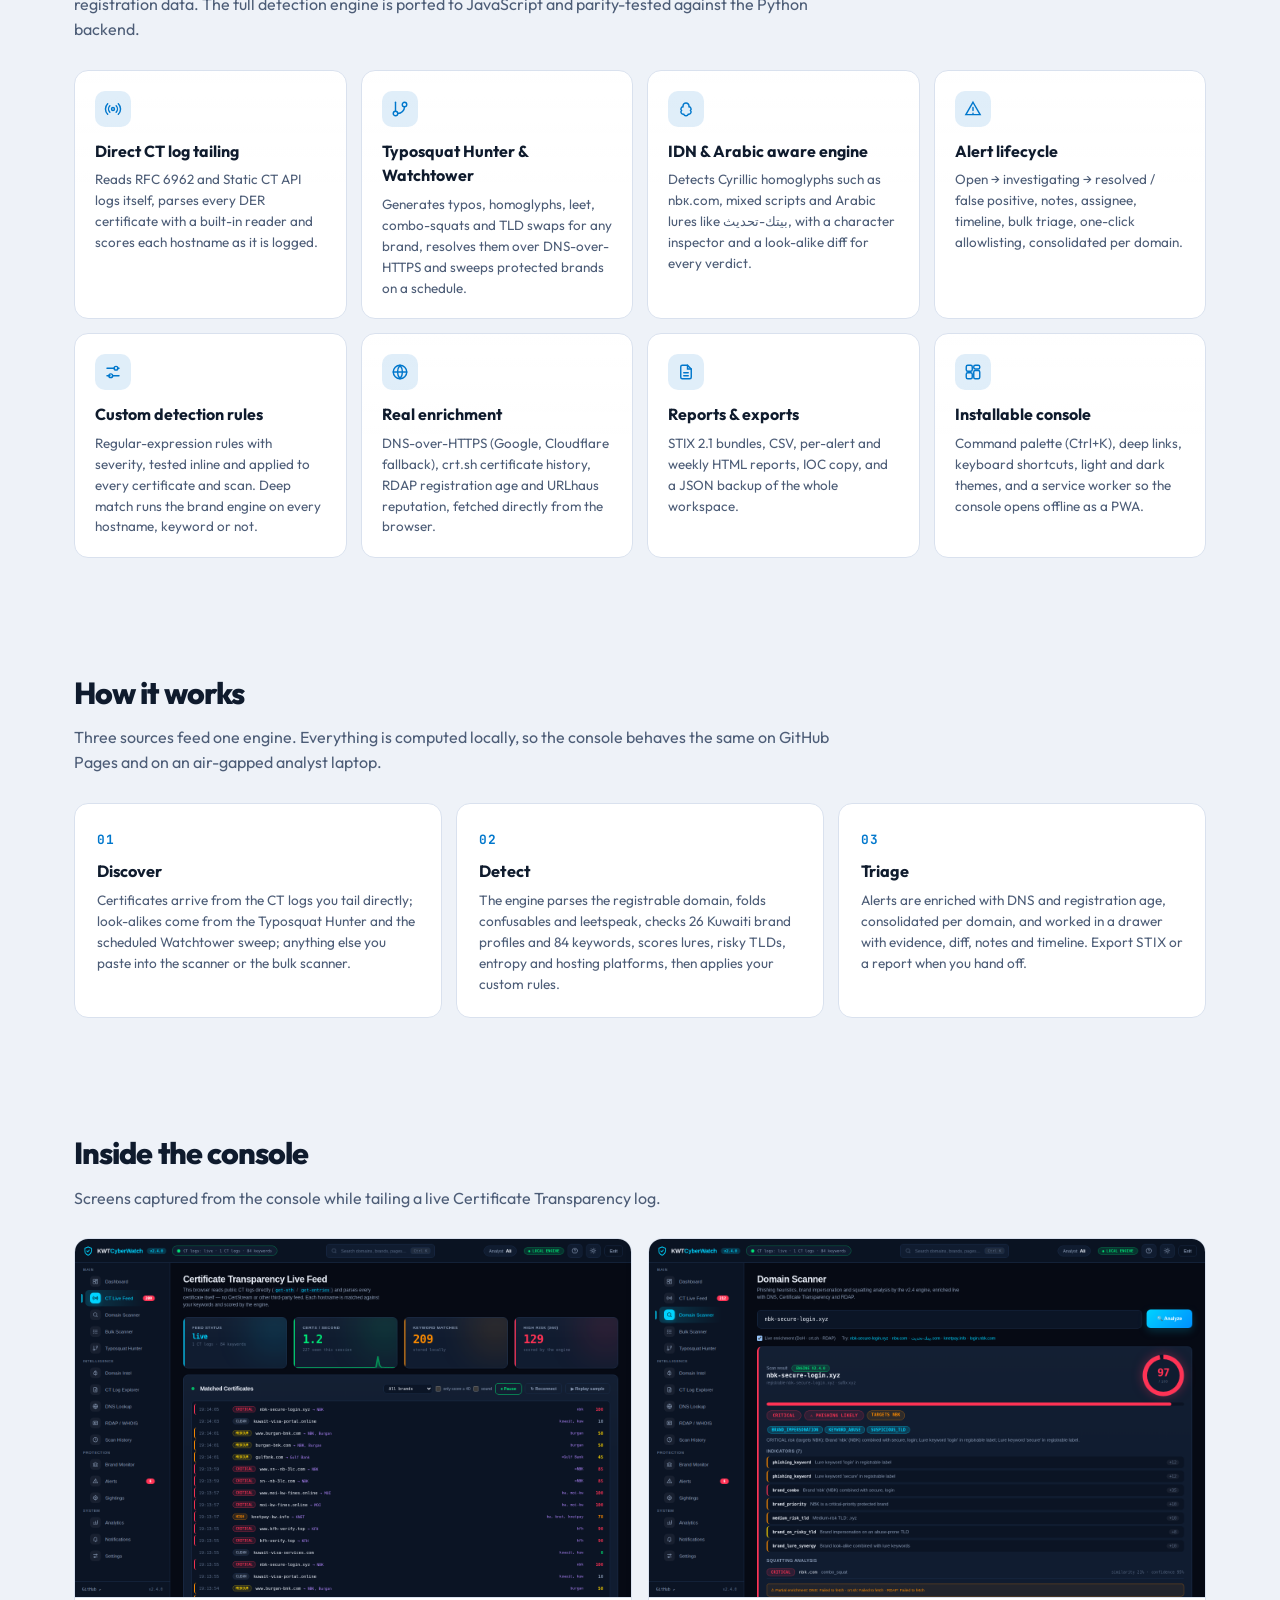
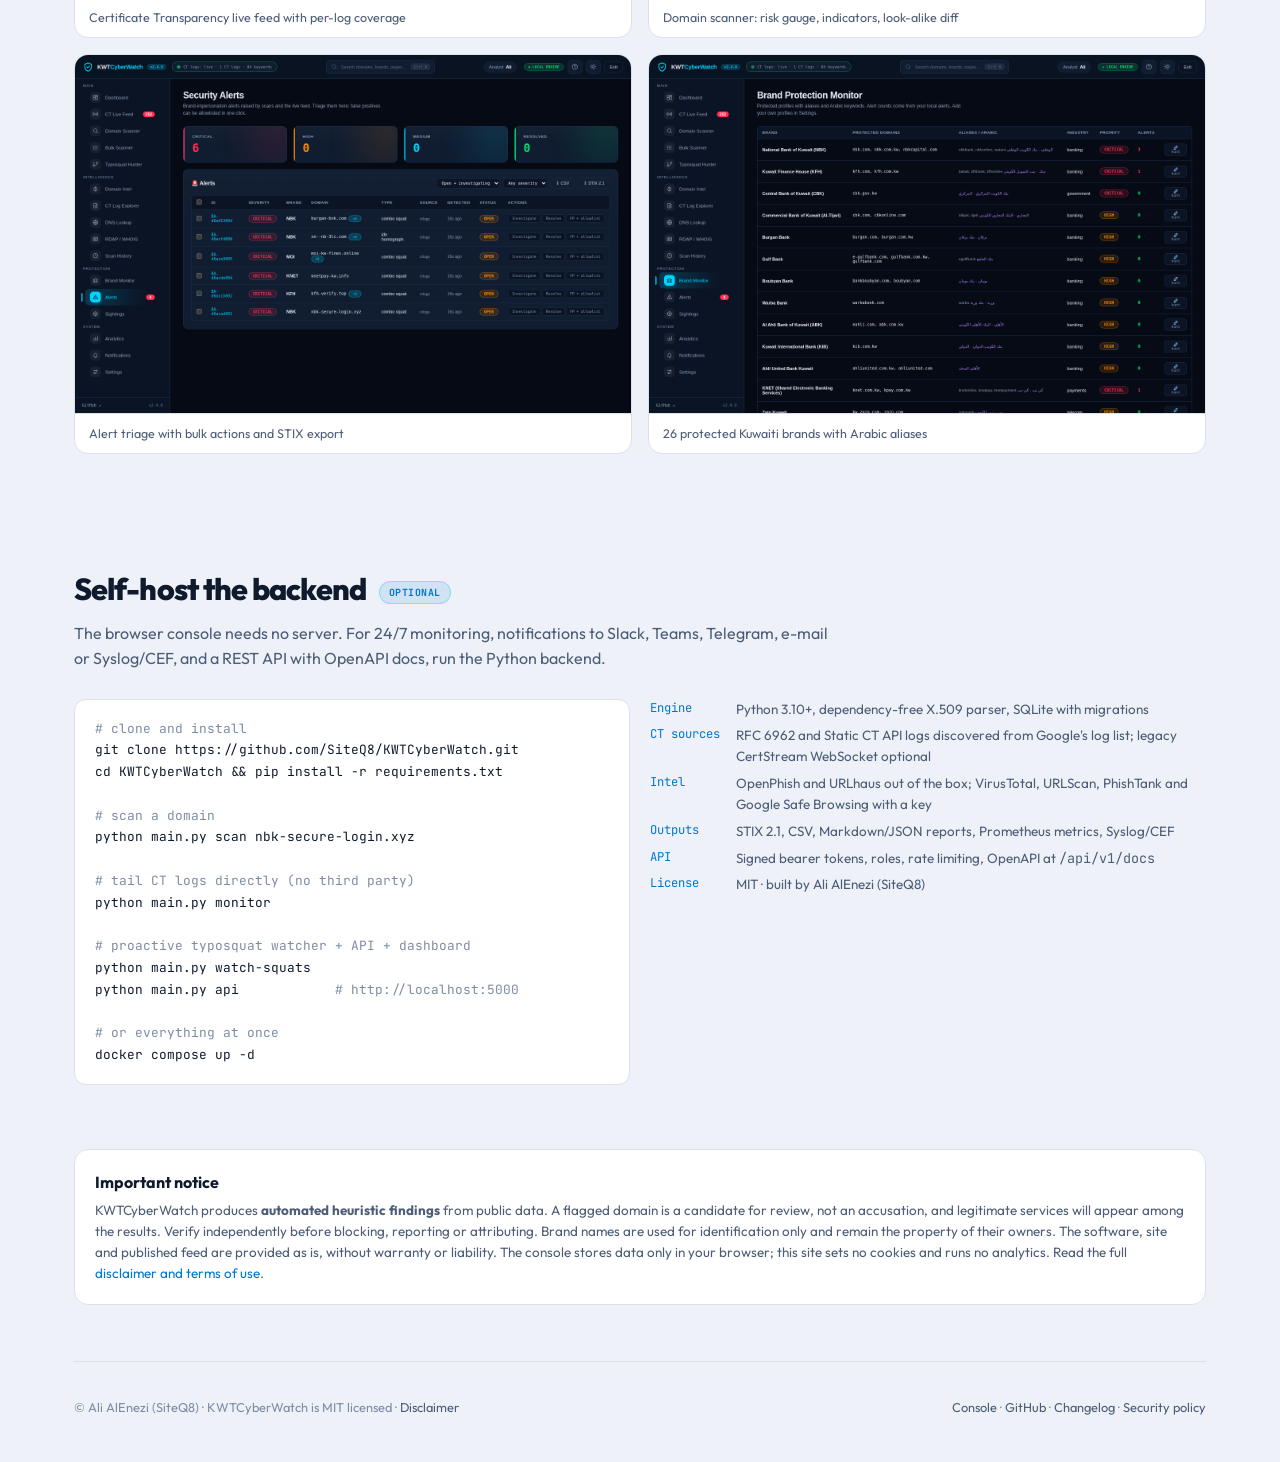
==== commit 308020f7: "Attacks on Kuwait" ====
--- a/index.html
+++ b/index.html
@@ -78,6 +78,20 @@
 footer{padding:36px 0 44px;border-top:1px solid var(--border);color:var(--muted);font-size:.8rem;display:flex;justify-content:space-between;gap:12px;flex-wrap:wrap}
 footer a{color:var(--dim)}
 .tag{display:inline-block;padding:3px 9px;border-radius:99px;font-family:'JetBrains Mono',monospace;font-size:.62rem;font-weight:700;text-transform:uppercase;letter-spacing:.05em;background:var(--cyan-glow);color:var(--cyan);border:1px solid #00d4ff55;margin-left:8px;vertical-align:middle}
+.atk{display:grid;grid-template-columns:repeat(auto-fill,minmax(300px,1fr));gap:12px}
+.atk a.item{display:block;padding:16px 18px;border:1px solid var(--border);border-radius:var(--radius);background:var(--card);color:var(--text);transition:transform .2s,border-color .2s}
+.atk a.item:hover{transform:translateY(-2px);border-color:var(--cyan)}
+.atk .meta{display:flex;gap:8px;align-items:center;flex-wrap:wrap;font-family:'JetBrains Mono',monospace;font-size:.66rem;color:var(--muted);margin-bottom:8px}
+.atk .victim{font-weight:700;font-size:.98rem;line-height:1.3;margin-bottom:6px}
+.atk .line{font-size:.8rem;color:var(--dim)}
+.pill{display:inline-block;padding:2px 8px;border-radius:99px;font-family:'JetBrains Mono',monospace;font-size:.62rem;font-weight:700;text-transform:uppercase;letter-spacing:.05em;border:1px solid var(--border);color:var(--dim)}
+.pill.ransomware{color:var(--orange);border-color:#ff8c0055;background:#ff8c0014}
+.pill.leak,.pill.breach,.pill.stealer{color:var(--red);border-color:#ff335555;background:#ff335514}
+.pill.defacement,.pill.ddos{color:var(--purple);border-color:#b388ff55;background:#b388ff14}
+.pill.high{color:var(--red);border-color:#ff335555}
+.atk-head{display:flex;justify-content:space-between;align-items:end;gap:16px;flex-wrap:wrap;margin-bottom:22px}
+.atk-head .sub{margin-bottom:0}
+.atk-foot{margin-top:18px;font-size:.78rem;color:var(--muted)}
 @media(max-width:960px){.hero{grid-template-columns:1fr}.steps{grid-template-columns:1fr}.two{grid-template-columns:1fr}.shots{grid-template-columns:1fr}}
 @media(max-width:560px){.stats>div{min-width:0;flex:1 1 40%;padding:12px 14px}nav .links a:not(.btn){display:none}}
 </style>
@@ -88,7 +102,7 @@
   <nav>
     <a class="brand" href="./"><svg viewBox="0 0 24 24" fill="none" stroke="#00d4ff" stroke-width="1.9" stroke-linecap="round" stroke-linejoin="round"><path d="M12 2.5 4.5 5.6v6.2c0 4.7 3.2 9 7.5 10.2 4.3-1.2 7.5-5.5 7.5-10.2V5.6z"/><path d="m9 12 2 2 4-4"/></svg>KWT<span>CyberWatch</span></a>
     <div class="links">
-      <a href="#features">Features</a><a href="#how">How it works</a><a href="#screens">Screens</a><a href="#selfhost">Self-host</a><a href="#legal">Legal</a>
+      <a href="#attacks">Attacks on Kuwait</a><a href="#features">Features</a><a href="#how">How it works</a><a href="#screens">Screens</a><a href="#selfhost">Self-host</a><a href="#legal">Legal</a>
       <a href="https://github.com/SiteQ8/KWTCyberWatch" target="_blank" rel="noopener">GitHub</a>
       <a class="btn" href="demo/">Open the console →</a>
     </div>
@@ -113,6 +127,18 @@
     <div class="shot"><img src="docs/screenshots/02-dashboard.png" alt="KWTCyberWatch dashboard" loading="eager"></div>
   </header>
 
+  <section id="attacks">
+    <div class="atk-head">
+      <div>
+        <h2>Recent attacks on Kuwait <span class="tag">awareness</span></h2>
+        <p class="sub">Public claims of ransomware listings, data leaks and breaches involving Kuwaiti organisations, collected from public trackers and press. Every entry is an allegation by a threat actor or a tracker, not a confirmed incident.</p>
+      </div>
+      <a class="btn ghost" href="attacks.html">All records →</a>
+    </div>
+    <div class="atk" id="atk-list"><div class="line" style="color:var(--muted)">Loading the feed…</div></div>
+    <p class="atk-foot" id="atk-foot"></p>
+  </section>
+
   <section id="features">
     <h2>Built for analysts, not demos</h2>
     <p class="sub">Every number in the console comes from real Certificate Transparency entries, real DNS answers and real registration data. The full detection engine is ported to JavaScript and parity-tested against the Python backend.</p>
@@ -192,5 +218,22 @@
     <span><a href="demo/">Console</a> · <a href="https://github.com/SiteQ8/KWTCyberWatch">GitHub</a> · <a href="https://github.com/SiteQ8/KWTCyberWatch/blob/main/CHANGELOG.md">Changelog</a> · <a href="https://github.com/SiteQ8/KWTCyberWatch/blob/main/SECURITY.md">Security policy</a></span>
   </footer>
 </div>
+<script>
+(async()=>{
+  const list=document.getElementById('atk-list'),foot=document.getElementById('atk-foot');
+  try{
+    const d=await (await fetch('feed/kuwait-attacks.json',{cache:'no-store'})).json();
+    const esc=s=>String(s||'').replace(/[&<>"]/g,c=>({'&':'&amp;','<':'&lt;','>':'&gt;','"':'&quot;'}[c]));
+    const items=d.items.slice(0,8);
+    list.innerHTML=items.map(i=>`<a class="item" href="${esc(i.url)}" target="_blank" rel="noopener nofollow">
+      <div class="meta"><span>${esc(i.date)}</span><span class="pill ${esc(i.kind)}">${esc(i.kind)}</span>${i.severity==='high'?'<span class="pill high">high</span>':''}${i.sectors.map(s=>`<span class="pill">${esc(s)}</span>`).join('')}</div>
+      <div class="victim">${esc(i.victim)}</div>
+      <div class="line">${i.actor?'Claimed by <b>'+esc(i.actor)+'</b> · ':''}via ${esc(i.source)}</div>
+    </a>`).join('');
+    const yrs=Object.entries(d.by_year).map(([y,n])=>`${y}: ${n}`).join(' · ');
+    foot.innerHTML=`${d.count} public records since 2022 (${yrs}). Updates itself several times a day. Updated ${esc(d.generated.slice(0,10))}. Wrong or fake entry? <a href="mailto:site@hotmail.com?subject=${encodeURIComponent('KWTCyberWatch attacks feed: report')}">Report it</a> · <a href="feed/kuwait-attacks.json">JSON feed</a>`;
+  }catch(e){list.innerHTML='<div class="line">The feed could not be loaded.</div>';}
+})();
+</script>
 </body>
 </html>
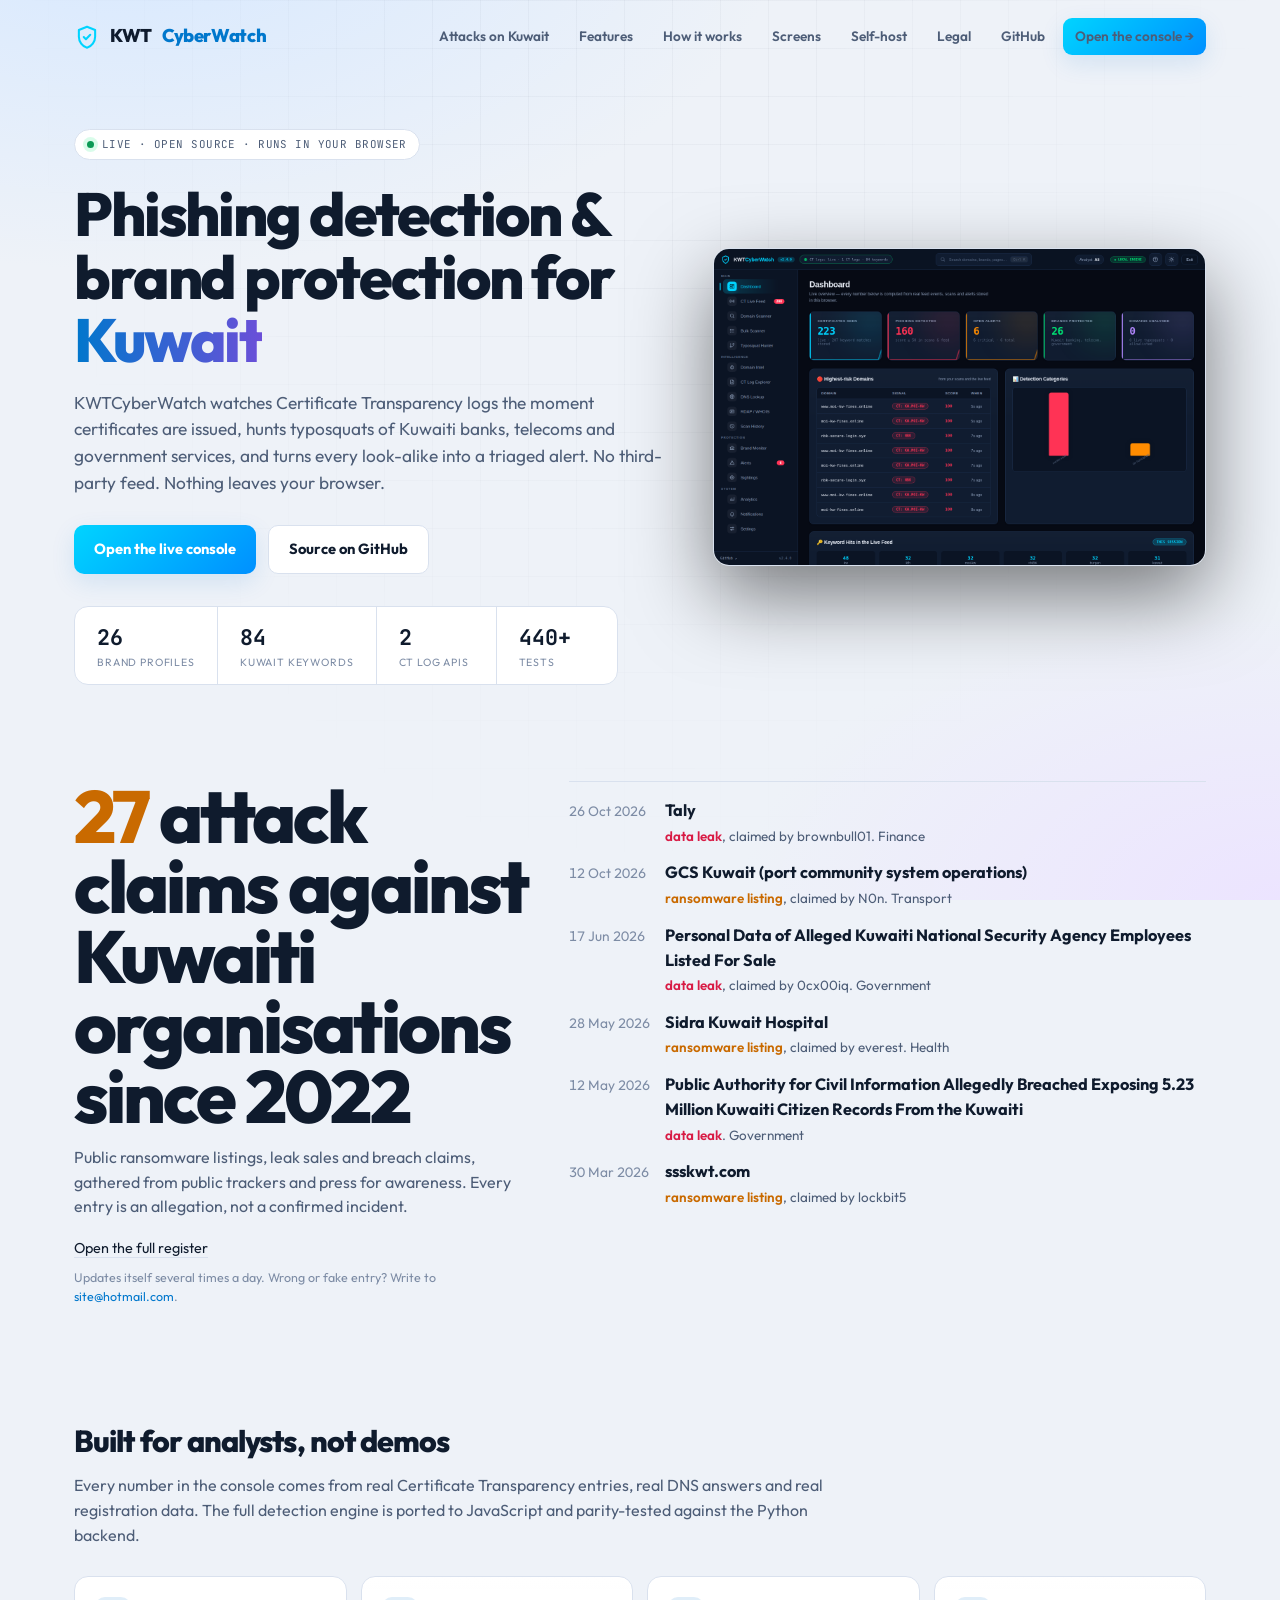
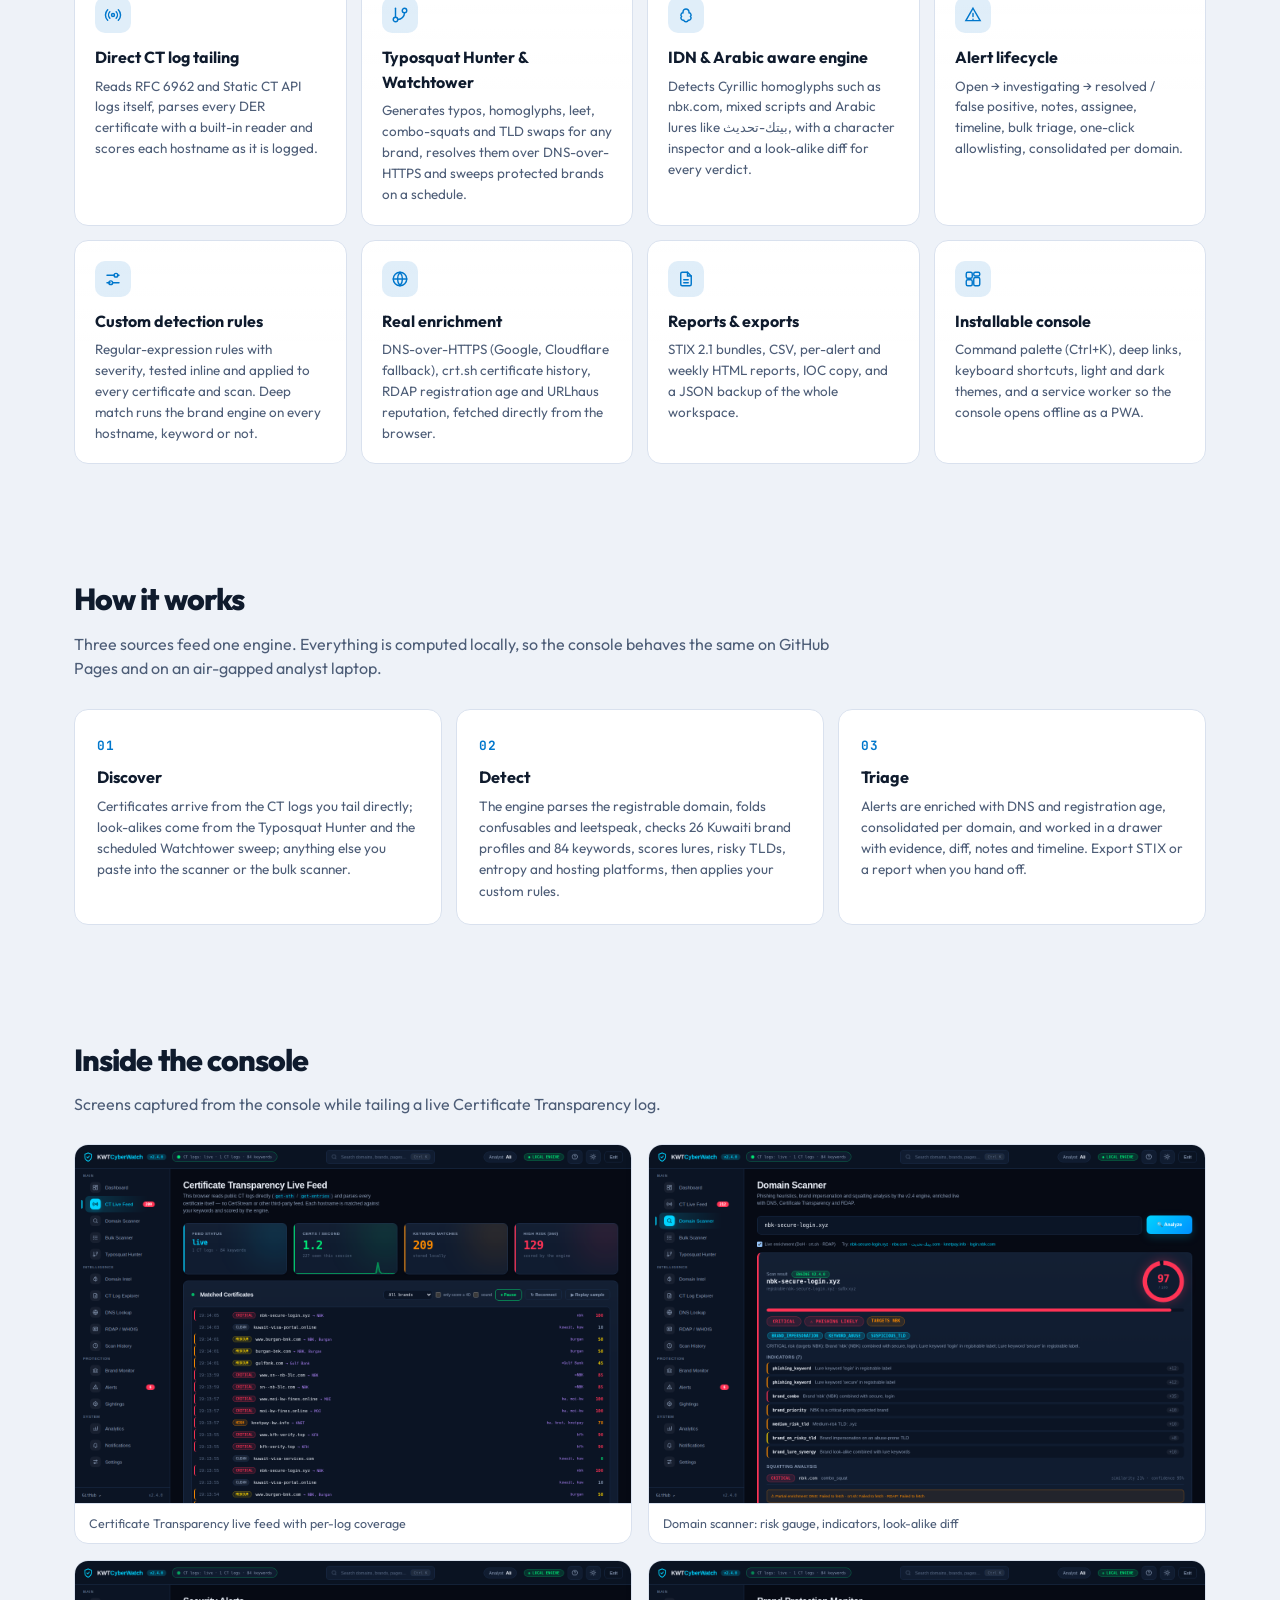
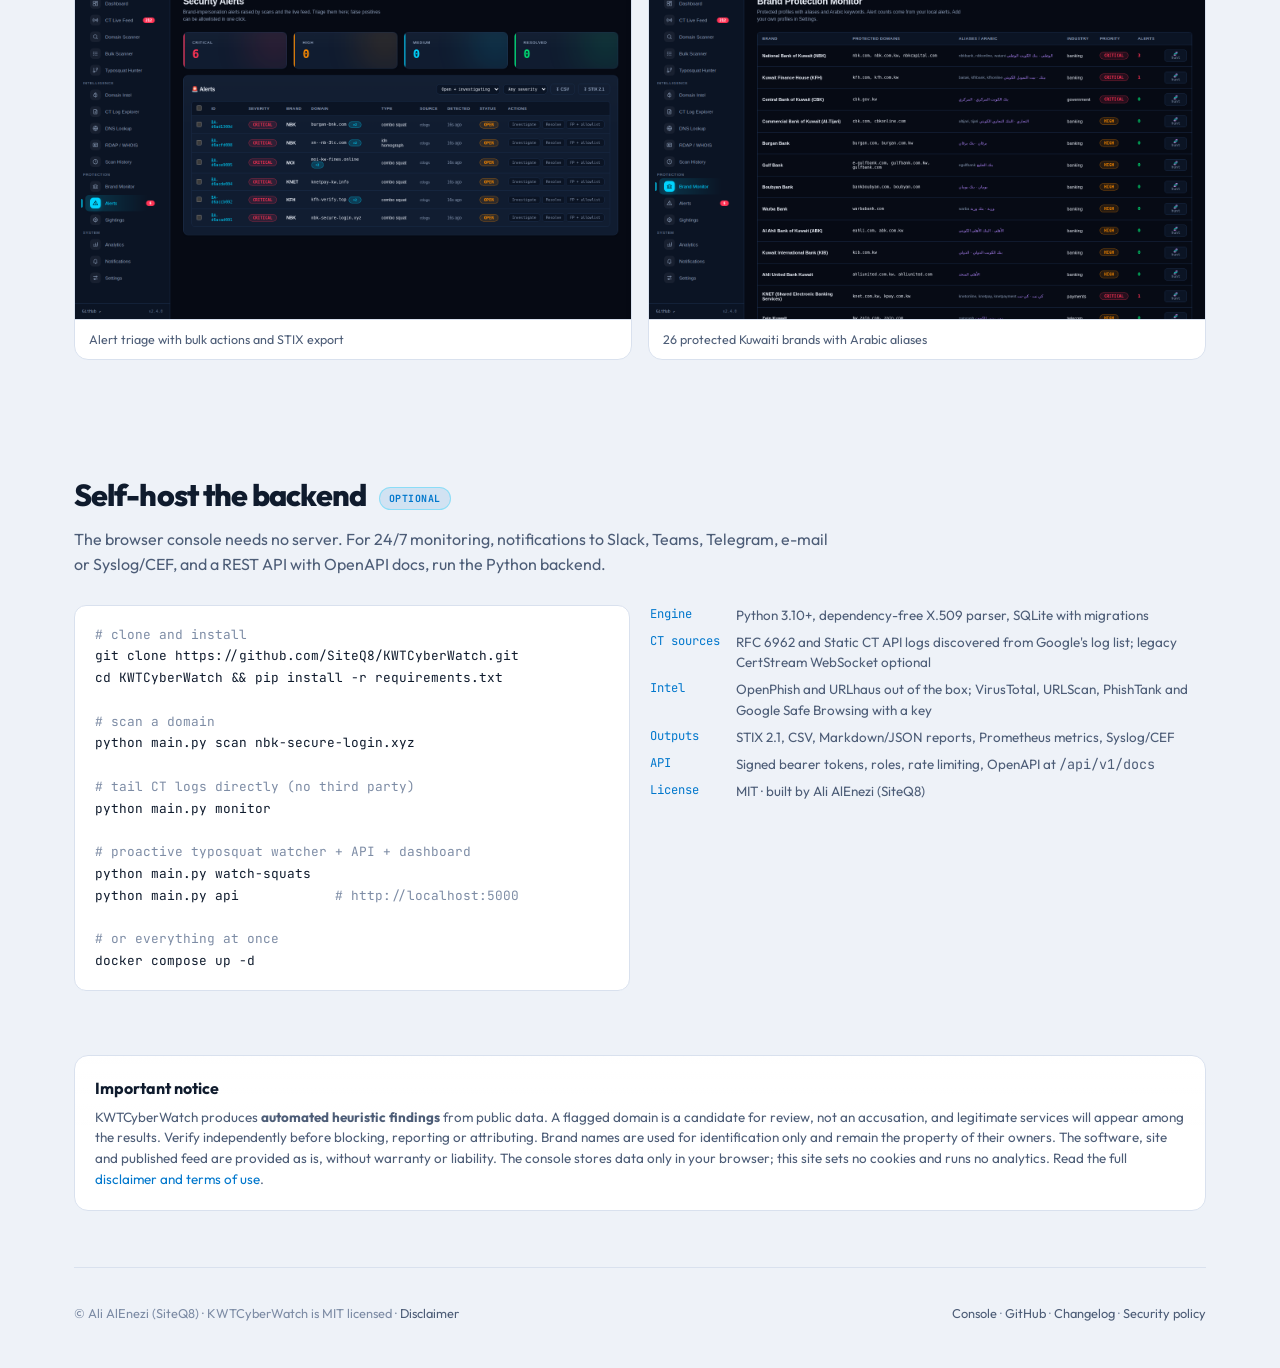
==== commit 34f8d9fd: "Attacks on Kuwait" ====
--- a/index.html
+++ b/index.html
@@ -78,20 +78,22 @@
 footer{padding:36px 0 44px;border-top:1px solid var(--border);color:var(--muted);font-size:.8rem;display:flex;justify-content:space-between;gap:12px;flex-wrap:wrap}
 footer a{color:var(--dim)}
 .tag{display:inline-block;padding:3px 9px;border-radius:99px;font-family:'JetBrains Mono',monospace;font-size:.62rem;font-weight:700;text-transform:uppercase;letter-spacing:.05em;background:var(--cyan-glow);color:var(--cyan);border:1px solid #00d4ff55;margin-left:8px;vertical-align:middle}
-.atk{display:grid;grid-template-columns:repeat(auto-fill,minmax(300px,1fr));gap:12px}
-.atk a.item{display:block;padding:16px 18px;border:1px solid var(--border);border-radius:var(--radius);background:var(--card);color:var(--text);transition:transform .2s,border-color .2s}
-.atk a.item:hover{transform:translateY(-2px);border-color:var(--cyan)}
-.atk .meta{display:flex;gap:8px;align-items:center;flex-wrap:wrap;font-family:'JetBrains Mono',monospace;font-size:.66rem;color:var(--muted);margin-bottom:8px}
-.atk .victim{font-weight:700;font-size:.98rem;line-height:1.3;margin-bottom:6px}
-.atk .line{font-size:.8rem;color:var(--dim)}
-.pill{display:inline-block;padding:2px 8px;border-radius:99px;font-family:'JetBrains Mono',monospace;font-size:.62rem;font-weight:700;text-transform:uppercase;letter-spacing:.05em;border:1px solid var(--border);color:var(--dim)}
-.pill.ransomware{color:var(--orange);border-color:#ff8c0055;background:#ff8c0014}
-.pill.leak,.pill.breach,.pill.stealer{color:var(--red);border-color:#ff335555;background:#ff335514}
-.pill.defacement,.pill.ddos{color:var(--purple);border-color:#b388ff55;background:#b388ff14}
-.pill.high{color:var(--red);border-color:#ff335555}
-.atk-head{display:flex;justify-content:space-between;align-items:end;gap:16px;flex-wrap:wrap;margin-bottom:22px}
-.atk-head .sub{margin-bottom:0}
-.atk-foot{margin-top:18px;font-size:.78rem;color:var(--muted)}
+.reg{display:grid;grid-template-columns:1fr 1.4fr;gap:40px;align-items:start}
+.reg .big{font-size:clamp(2.6rem,6vw,4.6rem);line-height:.95;letter-spacing:-.04em;font-weight:800}
+.reg .big em{font-style:normal;color:var(--orange)}
+.reg .say{color:var(--dim);margin-top:14px;max-width:44ch}
+.reg .say a{color:var(--text);border-bottom:1px solid var(--border)}
+.reg ol{list-style:none;display:grid;gap:14px;border-top:1px solid var(--border);padding-top:16px}
+.reg li{display:grid;grid-template-columns:84px 1fr;gap:12px;align-items:baseline}
+.reg li time{color:var(--muted);font-size:.86rem;font-variant-numeric:tabular-nums}
+.reg li a{color:var(--text);font-weight:700;font-size:1.02rem}
+.reg li small{display:block;color:var(--dim);font-size:.84rem;margin-top:2px}
+.reg li .k{font-weight:600}
+.reg li .k.ransomware{color:var(--orange)}.reg li .k.leak,.reg li .k.breach,.reg li .k.stealer{color:var(--red)}.reg li .k.defacement,.reg li .k.ddos{color:var(--purple)}
+.reg .more{margin-top:18px;font-size:.9rem}
+.reg .more a{color:var(--text);border-bottom:1px solid var(--border)}
+.reg .note{margin-top:8px;font-size:.78rem;color:var(--muted)}
+@media(max-width:960px){.reg{grid-template-columns:1fr}}
 @media(max-width:960px){.hero{grid-template-columns:1fr}.steps{grid-template-columns:1fr}.two{grid-template-columns:1fr}.shots{grid-template-columns:1fr}}
 @media(max-width:560px){.stats>div{min-width:0;flex:1 1 40%;padding:12px 14px}nav .links a:not(.btn){display:none}}
 </style>
@@ -128,15 +130,15 @@
   </header>
 
   <section id="attacks">
-    <div class="atk-head">
+    <div class="reg">
       <div>
-        <h2>Recent attacks on Kuwait <span class="tag">awareness</span></h2>
-        <p class="sub">Public claims of ransomware listings, data leaks and breaches involving Kuwaiti organisations, collected from public trackers and press. Every entry is an allegation by a threat actor or a tracker, not a confirmed incident.</p>
+        <p class="big" id="reg-big">Attack claims against Kuwaiti organisations</p>
+        <p class="say" id="reg-say">Public ransomware listings, leak sales and breach claims, gathered from public trackers and press for awareness. Every entry is an allegation, not a confirmed incident.</p>
+        <p class="more"><a href="attacks.html">Open the full register</a></p>
+        <p class="note">Updates itself several times a day. Wrong or fake entry? Write to <a href="mailto:site@hotmail.com">site@hotmail.com</a>.</p>
       </div>
-      <a class="btn ghost" href="attacks.html">All records →</a>
-    </div>
-    <div class="atk" id="atk-list"><div class="line" style="color:var(--muted)">Loading the feed…</div></div>
-    <p class="atk-foot" id="atk-foot"></p>
+      <ol id="reg-list"><li><time></time><span style="color:var(--muted)">Loading the register.</span></li></ol>
+    </div>
   </section>
 
   <section id="features">
@@ -220,19 +222,16 @@
 </div>
 <script>
 (async()=>{
-  const list=document.getElementById('atk-list'),foot=document.getElementById('atk-foot');
+  const list=document.getElementById('reg-list'),big=document.getElementById('reg-big');
+  const esc=s=>String(s||'').replace(/[&<>"]/g,c=>({'&':'&amp;','<':'&lt;','>':'&gt;','"':'&quot;'}[c]));
+  const MON=['Jan','Feb','Mar','Apr','May','Jun','Jul','Aug','Sep','Oct','Nov','Dec'];
+  const KIND={ransomware:'ransomware listing',leak:'data leak',breach:'breach claim',stealer:'stealer logs',defacement:'defacement',ddos:'service outage'};
   try{
     const d=await (await fetch('feed/kuwait-attacks.json',{cache:'no-store'})).json();
-    const esc=s=>String(s||'').replace(/[&<>"]/g,c=>({'&':'&amp;','<':'&lt;','>':'&gt;','"':'&quot;'}[c]));
-    const items=d.items.slice(0,8);
-    list.innerHTML=items.map(i=>`<a class="item" href="${esc(i.url)}" target="_blank" rel="noopener nofollow">
-      <div class="meta"><span>${esc(i.date)}</span><span class="pill ${esc(i.kind)}">${esc(i.kind)}</span>${i.severity==='high'?'<span class="pill high">high</span>':''}${i.sectors.map(s=>`<span class="pill">${esc(s)}</span>`).join('')}</div>
-      <div class="victim">${esc(i.victim)}</div>
-      <div class="line">${i.actor?'Claimed by <b>'+esc(i.actor)+'</b> · ':''}via ${esc(i.source)}</div>
-    </a>`).join('');
-    const yrs=Object.entries(d.by_year).map(([y,n])=>`${y}: ${n}`).join(' · ');
-    foot.innerHTML=`${d.count} public records since 2022 (${yrs}). Updates itself several times a day. Updated ${esc(d.generated.slice(0,10))}. Wrong or fake entry? <a href="mailto:site@hotmail.com?subject=${encodeURIComponent('KWTCyberWatch attacks feed: report')}">Report it</a> · <a href="feed/kuwait-attacks.json">JSON feed</a>`;
-  }catch(e){list.innerHTML='<div class="line">The feed could not be loaded.</div>';}
+    const yrs=Object.keys(d.by_year).sort();
+    big.innerHTML=`<em>${d.count}</em> attack claims against Kuwaiti organisations since ${esc(yrs[0])}`;
+    list.innerHTML=d.items.slice(0,6).map(i=>{const [y,m,dd]=i.date.split('-');return `<li><time datetime="${esc(i.date)}">${+dd} ${MON[+m-1]} ${y}</time><div><a href="${esc(i.url)}" target="_blank" rel="noopener nofollow">${esc(i.victim)}</a><small><span class="k ${esc(i.kind)}">${esc(KIND[i.kind]||i.kind)}</span>${i.actor?`, claimed by ${esc(i.actor)}`:''}${i.sectors.length?`. ${esc(i.sectors.join(', '))}`:''}</small></div></li>`;}).join('');
+  }catch(e){list.innerHTML='<li><time></time><span>The register could not be loaded.</span></li>';}
 })();
 </script>
 </body>
